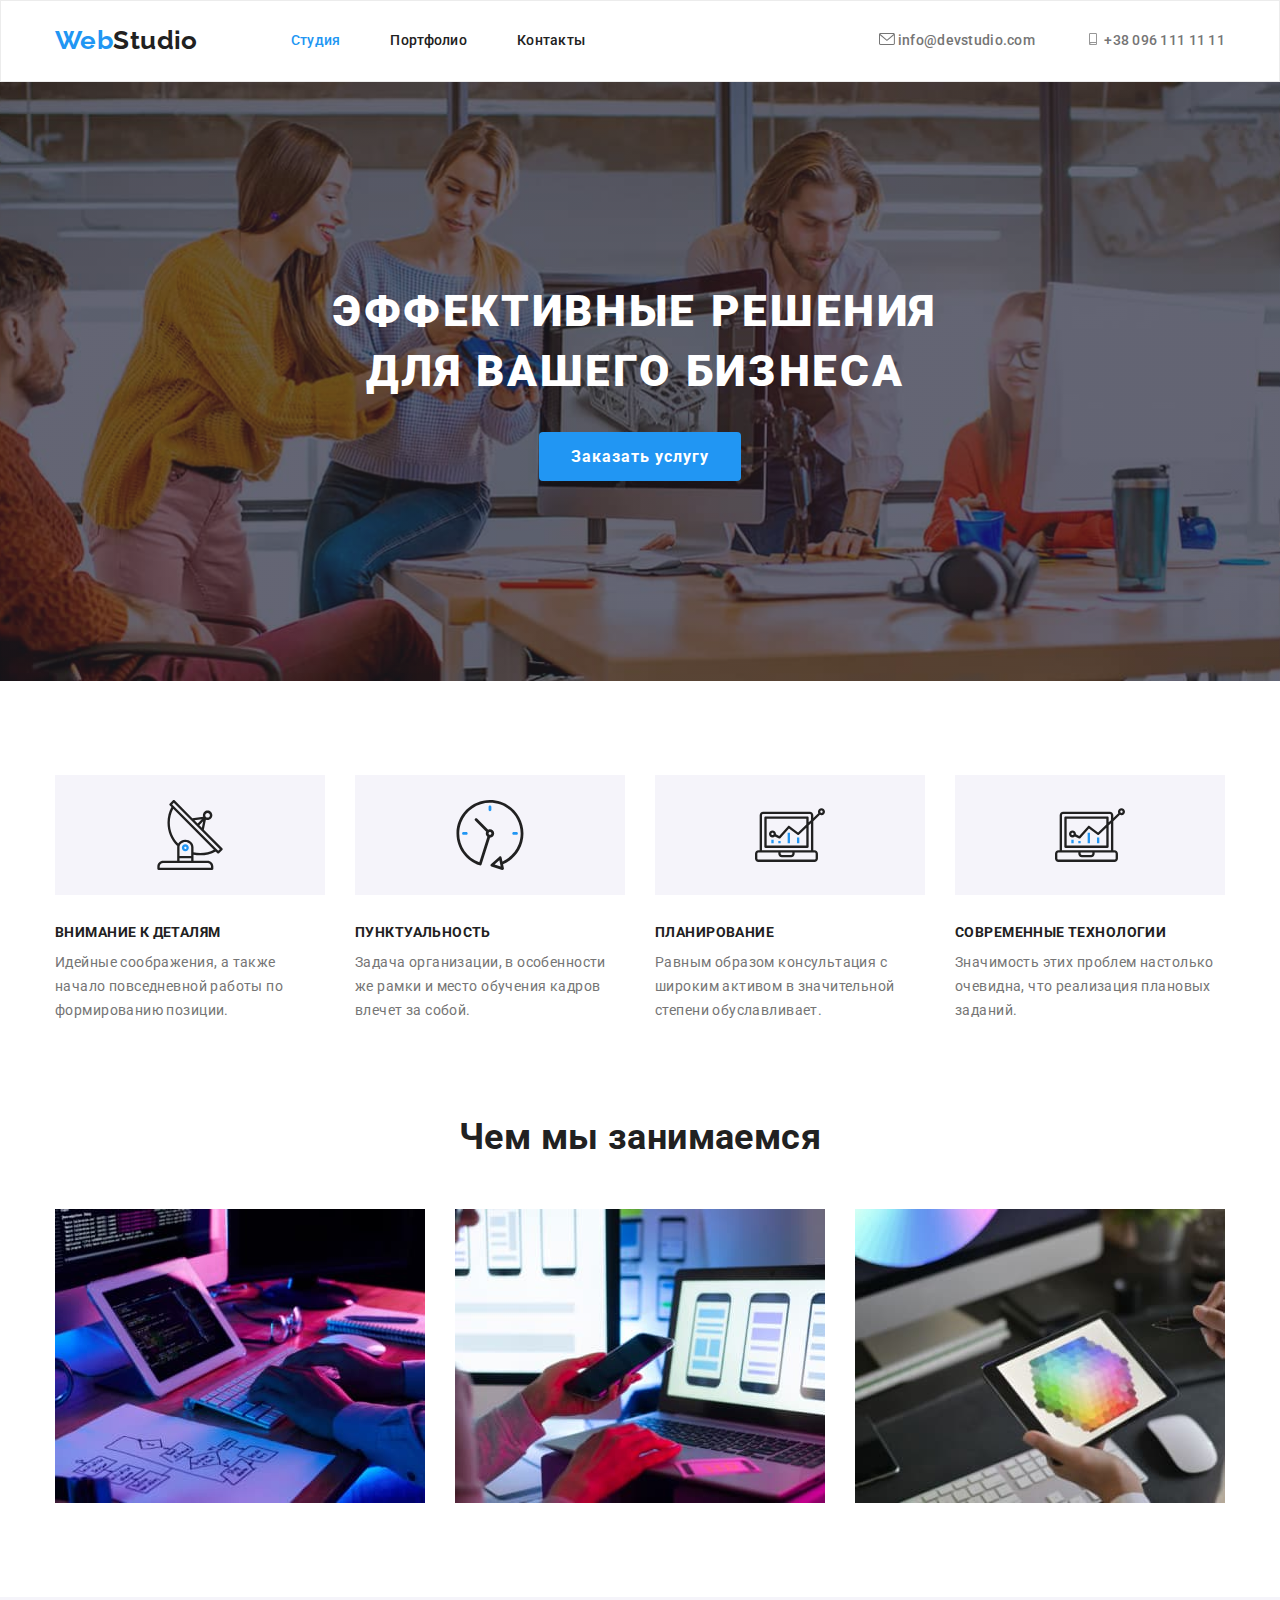
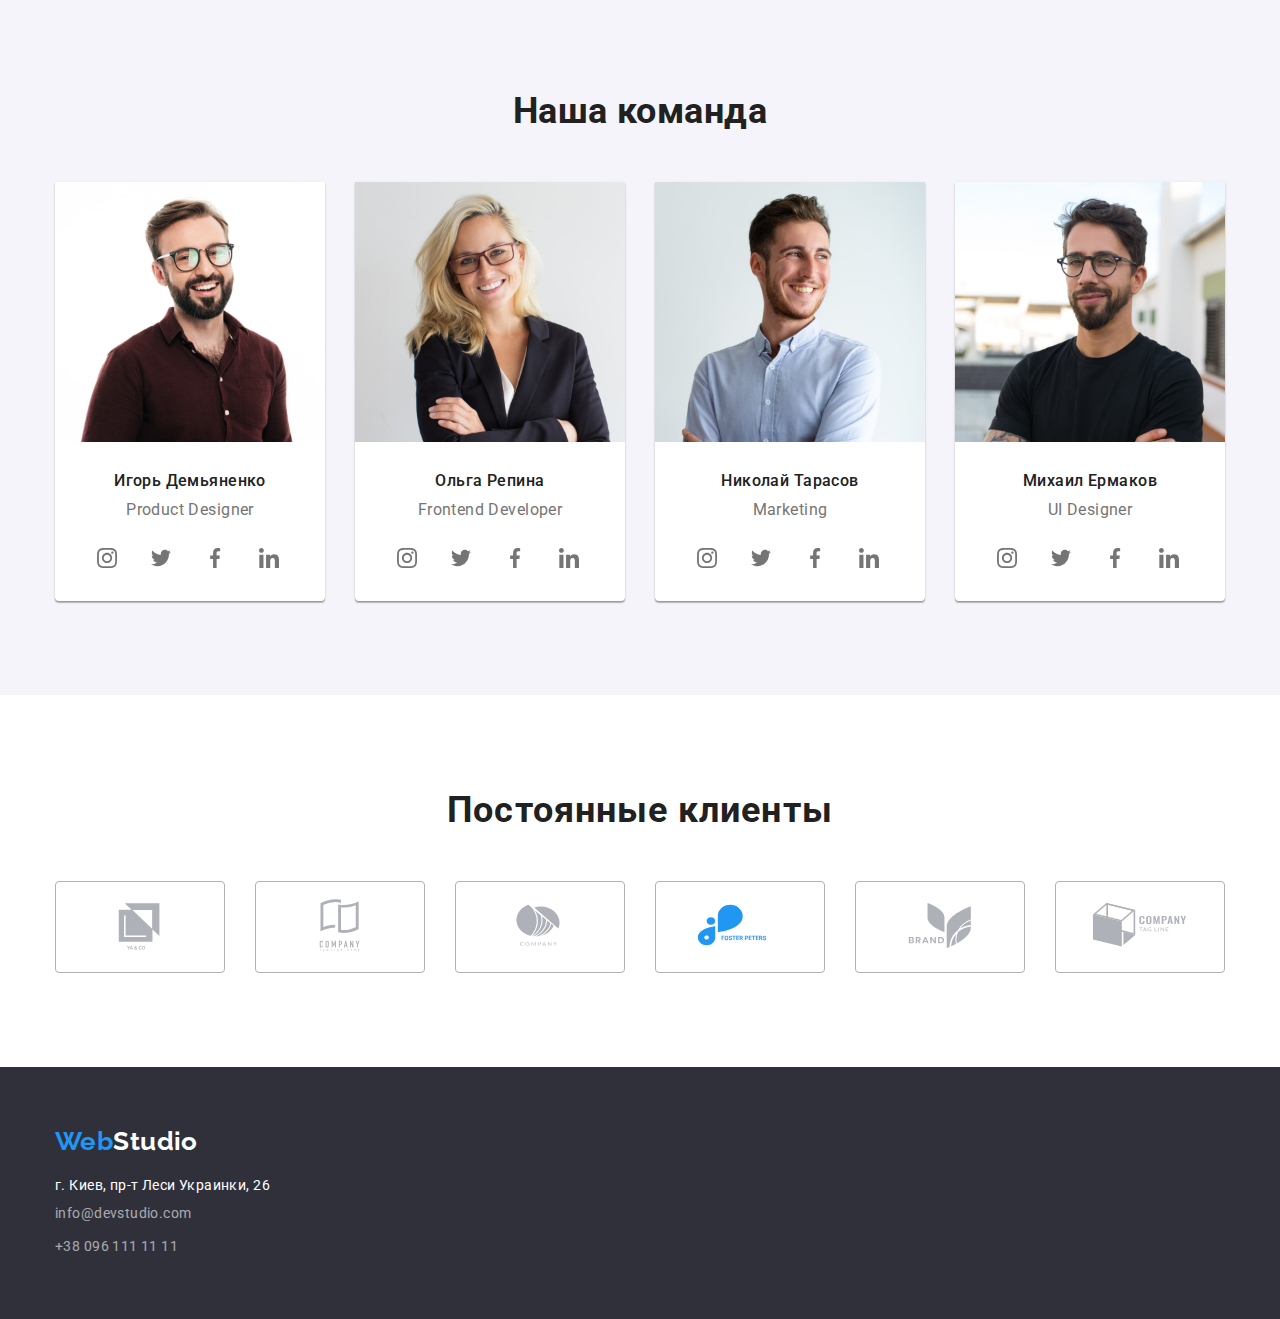
==== index.html @ 190bb2ca "Today finish" ====
<!DOCTYPE html>
<html lang="uk">
  <head>
    <meta charset="UTF-8" />
    <meta http-equiv="X-UA-Compatible" content="IE=edge" />
    <meta name="viewport" content="width=device-width, initial-scale=1.0" />
    <title>Web Studio (Version 2.1)</title>
    <link
      rel="stylesheet"
      href="https://cdnjs.cloudflare.com/ajax/libs/modern-normalize/1.1.0/modern-normalize.min.css"
    />
    <link rel="preconnect" href="https://fonts.googleapis.com" />
    <link rel="preconnect" href="https://fonts.gstatic.com" crossorigin />
    <link
      href="https://fonts.googleapis.com/css2?family=Raleway:wght@700&family=Roboto:wght@400;500;700;900&display=swap"
      rel="stylesheet"
    />
    <link rel="stylesheet" href="./css/styles.css" />
  </head>
  <body>
    <header class="header">
      <div class="container">
        <nav class="navigation">
          <a href="./index.html" class="logo link"> <span class="web-blue">Web</span>Studio </a>
          <ul class="site-nav list">
            <li class="nav-li"><a class="nav-link link current" href="./index.html">Студия</a></li>
            <li class="nav-li"><a class="nav-link link" href="./portfolio.html">Портфолио</a></li>
            <li class="nav-li"><a class="nav-link link" href="">Контакты</a></li>
          </ul>
        </nav>

        <ul class="contact list">
          <li class="nav-li">
            <div class="icon-contact">
            <a class="contact-link link" href="mailto:info@devstudio.com"> 
              <svg class="nav-li-item">
              <use href="images/symbol-defs.svg#envelope"></use>
              </svg> info@devstudio.com</a>
          </div>
          </li>
          <li class="nav-li">
            <div class="icon-contact">
            <a class="contact-link link" href="tel:+380961111111"> 
              <svg class="nav-li-item">
              <use href="images/symbol-defs.svg#smartphone"></use>
              </svg> +38 096 111 11 11</a>
          </li>
        </div>
        </ul>
      </div>
    </header>
    

    <main>
      <!-- Решения для бизнесса -->
      <section class="hero section">
        <div class="container">
          <h1 class="hero-title">Эффективные решения для вашего бизнеса</h1>
          <button class="button" type="button">Заказать услугу</button>
        </div>
      </section>

      <!-- Особенности -->
      <section class="section">
        <div class="container">
          <h2 class="visually-hidden">Особенности</h2>
          <ul class="features-icon list">
            <li class="features-icon-item">
            <svg width="70" heigth="70">
            <use href="images/symbol-defs.svg#antenna-1"></use>
            </svg>
            </li>
            <li class="features-icon-item">
              <svg width="70" heigth="70">
                <use href="./images/symbol-defs.svg#clock-1"></use>
              </svg>
            </li>
            <li class="features-icon-item">
              <svg width="70" heigth="70">
              <use href="./images/symbol-defs.svg#diagram-1"></use>
             </svg></li>
            <li class="features-icon-item">  
              <svg width="70" heigth="70">
              <use href="./images/symbol-defs.svg#diagram-1"></use>
              </svg></li>
          </ul>

          <ul class="features list">
          
            <li class="fetures-item">
            
              <h3 class="features-title">Внимание к деталям</h3>
              <p class="future-discription">
                Идейные соображения, а также начало повседневной работы по формированию позиции.
              </p>

            </li>
            <li class="fetures-item">
              
              <h3 class="features-title">Пунктуальность</h3>
              <p class="features-discription">
                Задача организации, в особенности же рамки и место обучения кадров влечет за собой.
              </p>
            </li>

            <li class="fetures-item">
              
              <h3 class="features-title">Планирование</h3>
              <p class="features-discription">
                Равным образом консультация с широким активом в значительной степени обуславливает.
              </p>
            </li>
            <li class="fetures-item">
            
              <h3 class="features-title">Современные технологии</h3>
              <p class="features-discription">
                Значимость этих проблем настолько очевидна, что реализация плановых заданий.
              </p>
            </li>
          </ul>
        </div>
      </section>

      <!-- Чем мы занимаемся -->
      <section class="section about">
        <div class="container">
          <h2 class="section-title">Чем мы занимаемся</h2>
          <ul class="about-list list">
            <li class="about-item">
              <img src="./images/img 1.jpg" alt="img tel" width="370" />
            </li>

            <li class="about-item">
              <img src="./images/img 2.jpg" alt="img ipad" width="370" />
            </li>
            
            <li class="about-item">
              <img src="./images/img 3.jpg" alt="img idap2" width="370" />
            </li>
          </ul>
        </div>
      </section>
      <!-- Команда -->
      <section class="section team">
        <div class="container">
          <h2 class="section-title-team">Наша команда</h2>
          <ul class="list list-team">
            <li class="lt-img">
              <img src="./images/img 4.jpg" alt="работник 1" width="270" />
              <div class="team-wrapper">
                <h3 class="team-name">Игорь Демьяненко</h3>
                <p class="team-position">Product Designer</p>

                <ul class="social-networks list">
                  <li class="social-networks-item">
                    <a class="social-link link" href="#"> 
                      <svg class="social-link-icon" width="20" height="20">
                      <use href="./images/symbol-defs.svg#instagram-1"></use>
                      </svg> 
                    </a>
                  </li>
                  <li class="social-networks-item">
                    <a class="social-link link" href="#">
                    <svg class="social-link-icon" width="20" height="20">
                      <use href="./images/symbol-defs.svg#twitter-1"></use>
                      </svg> 
                    </a>
                  </li>
                  <li class="social-networks-item">
                    <a class="social-link" href="#">
                    <svg class="social-link-icon" width="20" height="20">
                      <use href="./images/symbol-defs.svg#facebook-1"></use>
                      </svg> 
                    </a>
                  </li>
                  <li class="social-networks-item">
                    <a class="social-link" href="#">
                    <svg class="social-link-icon" width="20" height="20">
                      <use href="./images/symbol-defs.svg#linkedin-1"></use>
                      </svg> 
                    </a>
                  </li>
                </ul>

              </div>
            </li>

            <li class="lt-img">
              <img src="./images/img 5.jpg" alt="работник 2" width="270" />
              <div class="team-wrapper">
                <h3 class="team-name">Ольга Репина</h3>
                <p class="team-position">Frontend Developer</p>
                <ul class="social-networks list">
                  <li class="social-networks-item">
                    <a class="social-link" href="#"> 
                      <svg class="social-link-icon" width="20" height="20">
                      <use href="./images/symbol-defs.svg#instagram-1"></use>
                      </svg> 
                    </a>
                  </li>
                  <li class="social-networks-item">
                    <a class="social-link" href="#">
                    <svg class="social-link-icon" width="20" height="20">
                      <use href="./images/symbol-defs.svg#twitter-1"></use>
                      </svg> 
                    </a>
                  </li>
                  <li class="social-networks-item">
                    <a class="social-link" href="#">
                    <svg class="social-link-icon" width="20" height="20">
                      <use href="./images/symbol-defs.svg#facebook-1"></use>
                      </svg> 
                    </a>
                  </li>
                  <li class="social-networks-item">
                    <a class="social-link" href="#">
                    <svg class="social-link-icon" width="20" height="20">
                      <use href="./images/symbol-defs.svg#linkedin-1"></use>
                      </svg> 
                    </a>
                  </li>
                </ul>
              </div>
            </li>
            <li class="lt-img">
              <img src="./images/img 7.jpg" alt="работник 3" width="270" />
              <div class="team-wrapper">
                <h3 class="team-name">Николай Тарасов</h3>
                <p class="team-position">Marketing</p>
                <ul class="social-networks list">
                  <li class="social-networks-item">
                    <a class="social-link" href="#"> 
                      <svg class="social-link-icon" width="20" height="20">
                      <use href="./images/symbol-defs.svg#instagram-1"></use>
                      </svg> 
                    </a>
                  </li>
                  <li class="social-networks-item">
                    <a class="social-link" href="#">
                    <svg class="social-link-icon" width="20" height="20">
                      <use href="./images/symbol-defs.svg#twitter-1"></use>
                      </svg> 
                    </a>
                  </li>
                  <li class="social-networks-item">
                    <a class="social-link" href="#">
                    <svg class="social-link-icon" width="20" height="20">
                      <use href="./images/symbol-defs.svg#facebook-1"></use>
                      </svg> 
                    </a>
                  </li>
                  <li class="social-networks-item">
                    <a class="social-link" href="#">
                    <svg class="social-link-icon" width="20" height="20">
                      <use href="./images/symbol-defs.svg#linkedin-1"></use>
                      </svg> 
                    </a>
                  </li>
                </ul>
              </div>
            </li>
            <li class="lt-img">
              <img src="./images/img 8.jpg" alt="работник 4" width="270" />
              <div class="team-wrapper">
                <h3 class="team-name">Михаил Ермаков</h3>
                <p class="team-position">UI Designer</p>
                <ul class="social-networks list">
                  <li class="social-networks-item">
                    <a class="social-link" href="#"> 
                      <svg class="social-link-icon" width="20" height="20">
                      <use href="./images/symbol-defs.svg#instagram-1"></use>
                      </svg> 
                    </a>
                  </li>
                  <li class="social-networks-item">
                    <a class="social-link" href="#">
                    <svg class="social-link-icon" width="20" height="20">
                      <use href="./images/symbol-defs.svg#twitter-1"></use>
                      </svg> 
                    </a>
                  </li>
                  <li class="social-networks-item">
                    <a class="social-link" href="#">
                    <svg class="social-link-icon" width="20" height="20">
                      <use href="./images/symbol-defs.svg#facebook-1"></use>
                      </svg> 
                    </a>
                  </li>
                  <li class="social-networks-item">
                    <a  class="social-link" href="#">
                    <svg class="social-link-icon" width="20" height="20">
                      <use href="./images/symbol-defs.svg#linkedin-1"></use>
                      </svg> 
                    </a>
                  </li>
                </ul>
              </div>
            </li>
          </ul>
        </div>
      </section>

    <!-- Постоянные клиенты -->
      <section class="section clients">
        <div class="container">
          <h2 class="section-titles-clients">Постоянные клиенты</h2>
          <ul class="clients-list list">
            <li class="clients-link">
              <a href="">
              <svg width="106" height="60">
              <use href="./images/symbol-defs.svg#Logo"></use>
              </svg>
            </a>
            </li>
            <li class="clients-link">
              <a href="#">
              <svg width="106" height="60">
              <use href="./images/symbol-defs.svg#Logo-1"></use>
              </svg>
            </a>
            </li>
            
            <li class="clients-link">
              <a href="#">
              <svg width="106" height="60">
              <use href="./images/symbol-defs.svg#Logo-2"></use>
              </svg>
             </a>
            </li>
            <li class="clients-link">
              <a href="#">
              <svg width="106" height="60">
              <use href="./images/symbol-defs.svg#Logo-3"></use>
              </svg>
            </a>
            </li>
            <li class="clients-link">
              <a href="#">
              <svg width="106" height="60">
              <use href="./images/symbol-defs.svg#Logo-4"></use>
              </svg>
            </a>
            </li>
            <li class="clients-link">
              <a href="#">
              <svg width="106" height="60">
              <use href="./images/symbol-defs.svg#Logo-5"></use>
              </svg>
            </a>
            </li>
          </ul>
        </div>

      </section>



    </main>

    <!-- Footer -->
    <footer>
      <div class="container">
        <a class="footer-logo link" href="./index.html">
          <span class="web-blue">Web</span>Studio
        </a>
        <address>
          <ul class="adress-contact list">
            <li class="adress-contact-li">
              <a
                class="adress-link link"
                href="https://goo.gl/maps/piqngm7oDQpEDh6u6"
                target="_blank"
                rel="noopener nofollow noreferrer"
                >г. Киев, пр-т Леси Украинки, 26</a
              >
            </li>
            <li class="adress-contact-li">
              <a class="contact-footer link" href="mailto:info@devstudio.com">info@devstudio.com</a>
            </li>
            <li class="adress-contact-li">
              <a class="contact-footer link" href="tel:+380961111111">+38 096 111 11 11</a>
            </li>
          </ul>
        </address>
      </div>
    </footer>
  </body>
</html>
---- css/styles.css ----
/* 
body {
    color: #212121;
    background-color: #FFFFFF;
}
 */

/* Белый #FFFFFF */
/* Серый #757575; */
/* Акцент #2196F3; */
/* Фон футера #2F303A; */
/* Фон кнопок #F5F4FA; */
:root {
  --primary-text-color: #212121;
  --tittle-text-color: #757575;
  --accent-color: #2196f3;
  --primary-wh-color: #ffffff;
  --bg-button-portfolio: #f5f4fa;
}

body {
  font-family: 'Roboto', sans-serif;
  color: var(--primary-text-color);
  background-color: var(--primary-bg-color);
  font-size: 14px;
  letter-spacing: 0.03em;
}

html {
	box-sizing: border-box;
}
*,
*::after,
*::before {
	box-sizing: inherit;
}
/* Стили для обнуления верхних отступов у элементов */
h1,
h2,
h3,
h4,
h5,
h6,
p {
	margin: 0;
}
/* Класс для обнуления базовых свойств у списков (ul) */
.list {
	list-style: none;
	padding-left: 0;
	margin: 0;
}
/* Класс для обнуления базовых свойств у ссылок */
.link {
	text-decoration: none;
	color: inherit;
}
/* Свойства для корректного отображения картинок */
img {
	display: block;
	max-width: 100%;
	height: auto;
}
/* Свойства для обнуления курсива у address */
address {
	font-style: normal;
}

.section {
  padding: 94px 0;
}

.list {
  list-style-type: none;
  padding: 0;
  margin: 0;
}
.link {
  text-decoration: none;
  color: var(--primary-text-color);
}

.section-title {
  text-align: center;
  font-size: 36px;
  line-height: 1.16;
  margin-bottom: 50px;
}

/* Header */

.header {
  border: 1px solid #ececec;
}

.container {
  width: 1200px;
  padding: 0 15px;
  margin: 0 auto;
}

.navigation {
  display: flex;
  align-items: center;
}

.contact {
  display: flex;
  margin-left: auto;
}

.web-blue {
  color: var(--accent-color);
}

.adress-contact-li {
  margin-bottom: 9px;
}

.adress-contact-li:last-of-type {
  margin-bottom: 0px;
}

.adress-link {
  color: var(--primary-wh-color);
}

.header .container {
  display: flex;
  align-items: center;
}

/* Логотип */
.logo {
  color: var(--primary-text-color);
  font-size: 26px;
  font-family: 'Raleway', sans-serif;
  font-weight: 700;
  margin-right: 93px;
}

/* Site nav */
.nav-link {
  padding: 32px 0;
  display: block;
  color: var(--primary-text-color);
  font-weight: 500;
  line-height: 1.14;
  letter-spacing: 0.02em;
}

.nav-li:not(:last-child) {
  margin-right: 50px;
}

.site-nav {
  display: flex;
}

.icon-contact {
  display: flex;
}

.header-icon {
  margin-right: 10px;
}

.nav-link:hover,
.nav-link:focus,
.current {
  color: var(--accent-color);
}

.section-title {
  color: var(--primary-text-color);
  margin-top: 0;
}

.site-nav .nav-link.current {
  color: var(--accent-color);
}

.contact-link {
  display: block;
  padding: 32px 0;
  color: var(--tittle-text-color);
  font-weight: 500;
  font-size: 14px;
  line-height: 1.14;
  letter-spacing: 0.02em;
  font-style: normal;
  fill: var(--tittle-text-color)

}

.contact-link:hover,
:focus {
  color: var(--accent-color);
}

.nav-li-item {
  width: 16px;
  height: 12px;

}

/* main */
.main-title {
  color: var(--primary-wh-color);
}

.future-discription {
  color: var(--tittle-text-color);
  line-height: 1.71;
}

/* Решение для бизнесса */

.hero {
  padding: 200px 0;
  background-image: linear-gradient(to right, rgba(47, 48, 58, 0.4), rgba(47, 48, 58, 0.4)), url(../images/hero/Img.jpg);
  background-repeat: no-repeat ;
  background-color: var(--primary-wh-color);
  background-position:center;
  text-align: center;
  max-width: 1600px;
  background-size: cover;
  margin-left: auto;
  margin-right: auto;
}

.hero-title {
  color: var(--primary-text-color);
  font-weight: 900;
  font-size: 44px;
  line-height: 1.36;
  text-align: center;
  letter-spacing: 0.06em;
  text-transform: uppercase;
  color: var(--primary-wh-color);
  width: 700px;
  margin-top: 0;
  margin-bottom: 30px;
  margin-left: 230px;
}

.button {
  color: var(--primary-wh-color);
  background-color: var(--accent-color);
  font-style: normal;
  font-weight: 700;
  font-size: 16px;
  line-height: 1.85;
  cursor: pointer;
  border-radius: 4px;
  padding: 10px 32px;
  text-align: center;
  border: none;
  letter-spacing: 0.06em;
}

/* Особенности */

.features {
  display: flex;
  justify-content: space-between;

}

.features-title {
  font-size: 14px;
  line-height: 1.14;
  text-transform: uppercase;
  margin-bottom: 10px;
}

.fetures-item {
  width: 270px;
}

.icon-bgd {
  width: 270px;
  padding: 25px 100px;
  background-color: #F5F4FA ;
  border-radius: 4px;
  margin-bottom: 30px;
}

.features-discription {
  color: var(--tittle-text-color);
  font-size: 14px;
  line-height: 1.71;
}

.visually-hidden {
  position: absolute;
  width: 1px;
  height: 1px;
  margin: -1px;
  border: 0;
  padding: 0;
  white-space: nowrap;
  clip-path: inset(100%);
  clip: rect(0 0 0 0);
  overflow: hidden;
}

.features-icon {
  display: flex;
  justify-content: center;
  margin-bottom: 30px;
}

.features-icon-item {
  display: flex;
  width: 270px;
  height: 120px;
  justify-content: center;
  align-items: center;
  background-color: #F5F4FA;
  fill: var(--tittle-text-color);
}

.features-icon-item:not(:last-child) {
  margin-right: 30px;
}


/* Чем мы занимаемся */

.section-title-team {
  font-size: 36px;
  line-height: 1.16;
  text-align: center;
  margin-bottom: 50px;
}

/* about */
.about {
  padding-top: 0;
}

.about-list {
  display: flex;
  align-items: center;
}

.about-item:not(:last-child) {
  margin-right: 30px;
}

/* Команда */

.team {
  background-color: #f5f4fa;
  margin: 0;
}

.list-team {
  display: flex;
  justify-content: space-between;
}

.list-team > li {
  background-color: var(--primary-wh-color);
  box-shadow: 0px 1px 3px rgba(0, 0, 0, 0.12), 0px 1px 1px rgba(0, 0, 0, 0.14),
    0px 2px 1px rgba(0, 0, 0, 0.2);
  border-radius: 0px 0px 4px 4px;
}

.team-name {
  font-weight: 500;
  font-size: 16px;
  line-height: 1.18;
  text-align: center;
  margin-bottom: 10px;
}

.team-position {
  font-size: 16px;
  line-height: 1.18;
  text-align: center;
  color: var(--tittle-text-color);
  margin-bottom: 28px;
}

.team-wrapper {
  padding: 30px;
}

.social-icon {
  display: flex;
  justify-content: space-between;
  text-align: center;
}

.social-networks {
  display: flex;
  width: 206px;
  /* margin-left: auto;
  margin-right: auto; */
}

.social-networks-item {
  margin-left: auto;
  margin-right: auto;
}

.social-link {
  fill: var(--tittle-text-color);
  padding: 12px 12px;
}


.social-link:focus .social-link-icon,
.social-link:hover .social-link-icon {
  fill: var(--primary-wh-color);
}

.social-link:hover,
.social-link:focus {
  background-color: var(--accent-color);
  border-radius: 50%;
}

.social-networks-item:not(:last-child) {
  margin-right: 10px;
}

/* Постоянные клмиенты */

.section-titles-clients {
  text-align: center;
  font-style: normal;
  font-weight: 700;
  font-size: 36px;
  line-height: 42px;
  text-align: center;
  letter-spacing: 0.03em;
  margin-bottom: 50px;
}

.clients-list {
  display: flex;
}

.clients-link {
  display: flex;
  align-items: center;
  justify-content: center;
  border: 1px solid #afb1b8;
  border-radius: 4px;
  width: 170px;
  height: 92px;
}

.clients-link:not(:last-child) {
  margin-right: 30px;}

/* Footer */

footer {
  background: #2f303a;
  padding-top: 60px;
  padding-bottom: 60px;
}

.footer-logo {
  color: var(--primary-wh-color);
  font-family: 'Raleway', sans-serif;
  font-size: 26px;
  font-weight: 700;
  margin-bottom: 20px;
  display: block;
}

.contact-footer {
  font-weight: 400;
  font-size: 14px;
  line-height: 1.71;
  letter-spacing: 0.03em;
  color: rgba(255, 255, 255, 0.6);
}

.contact-footer:hover,
:focus {
  color: var(--accent-color);
}

/* ПОРТФОЛИО */

/* Button Portfolio */

.button-portfolio {
  color: var(--primary-text-color);
  background-color: var(--bg-button-portfolio);
  cursor: pointer;
  font-weight: 500;
  font-size: 16px;
  line-height: 1.62;
  border: none;
  padding: 6px 22px;
  border-radius: 4px;
  text-align: center;
}

.button-portfolio:hover,
.button-portfolio:focus {
  background-color: var(--accent-color);
  color: var(--primary-wh-color);
  box-shadow: 0px 4px 4px rgba(0, 0, 0, 0.15);
}

.button-portfolio.active {
  background-color: var(--accent-color);
  color: var(--primary-wh-color);
}

/* Cards */
.card-title {
  font-weight: 700;
  font-size: 18px;
  line-height: 2;
  letter-spacing: 0.06em;
  color: var(--primary-text-color);
  margin-bottom: 4px;
}

.card-thumb {
  padding: 20px 24px;
}

.card-list > li {
  background-color: var(--primary-wh-color);
  border: 1px solid #EEEEEE;
  flex-basis: calc((100% - 90px)/3);
  margin-right: 30px;
  margin-bottom: 30px;
}

.card-list {
  display: flex;
  justify-content: space-between;

}

.card-description {
  font-weight: 400;
  font-size: 16px;
  line-height: 1.85;
  color: var(--tittle-text-color);

}

.card-list {
  display: flex;
  /* Make a flex container multiline */
  flex-wrap: wrap;
  /* Set gap between rows and columns */
  margin-right: -30px;
  margin-bottom: -30px;

}

.button-f {
  display: flex;
  justify-content: center;
  margin-bottom: 50px;
  gap: 10px;
}
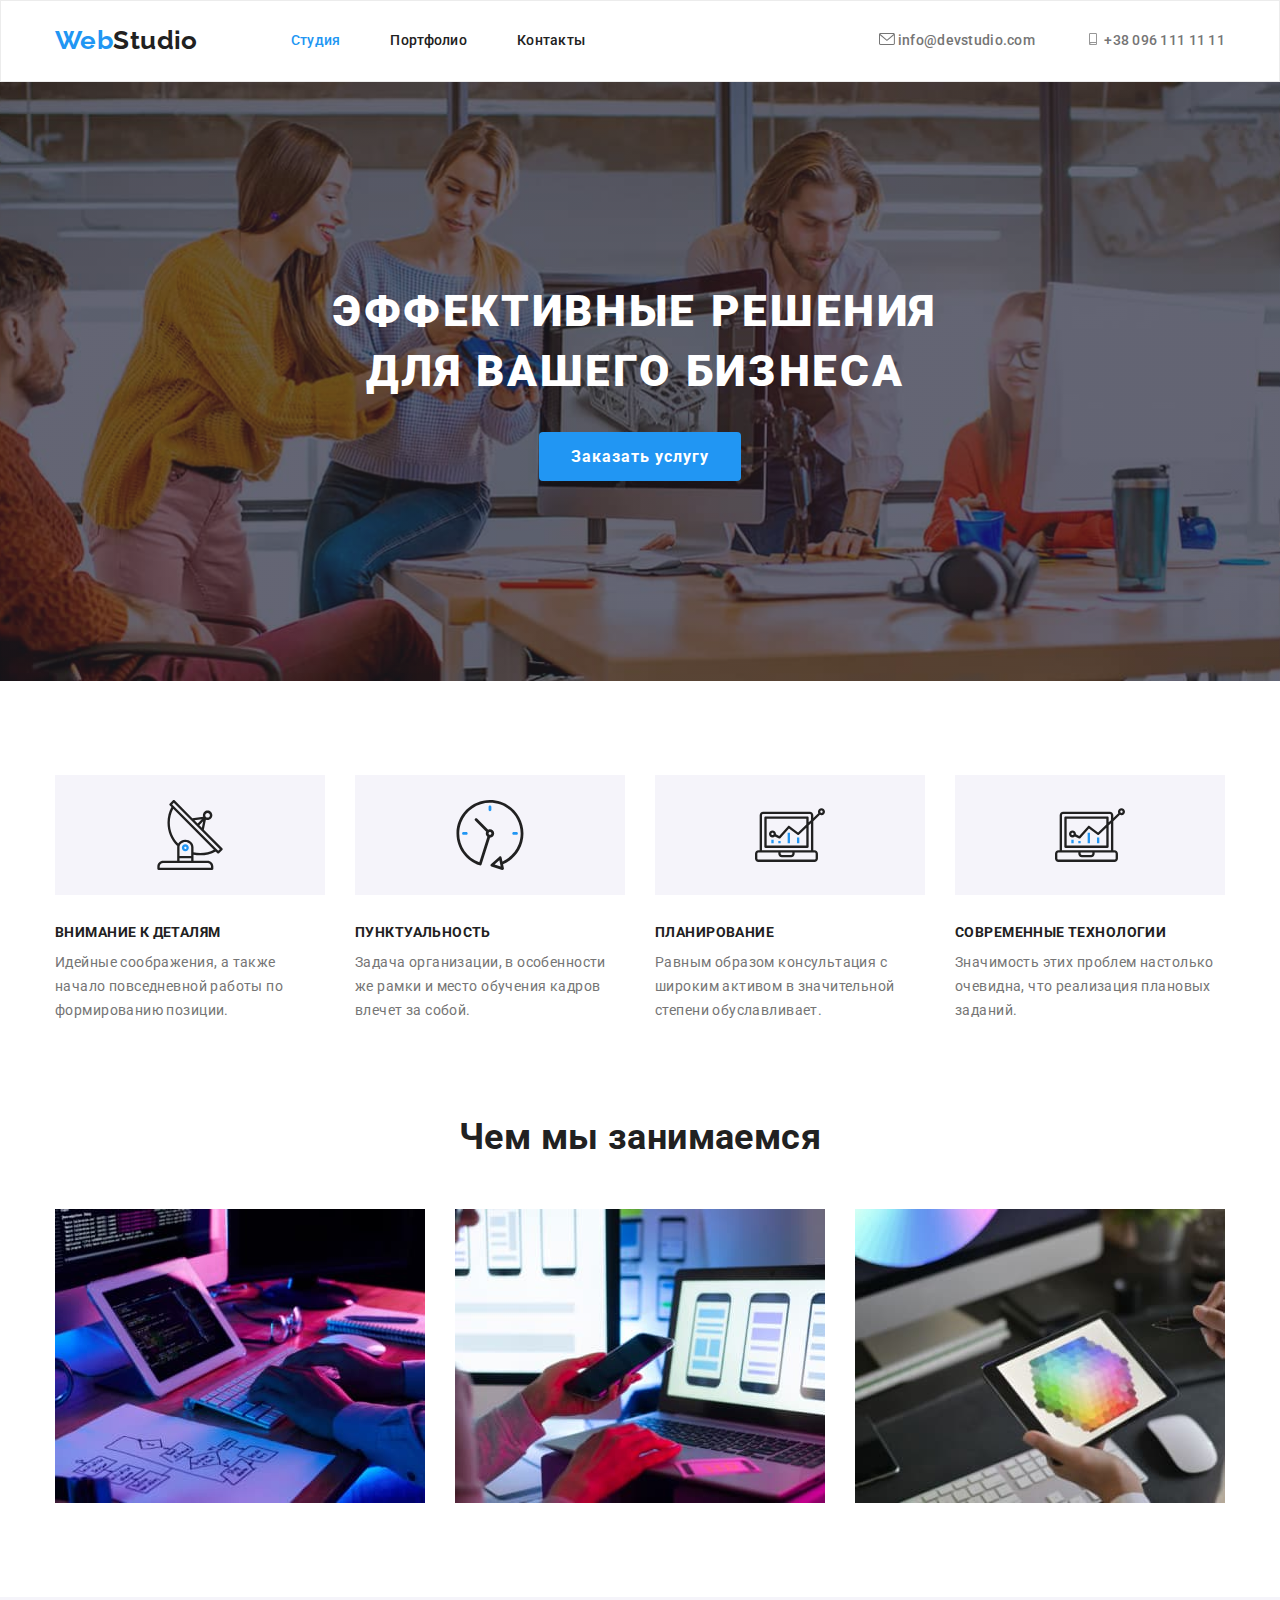
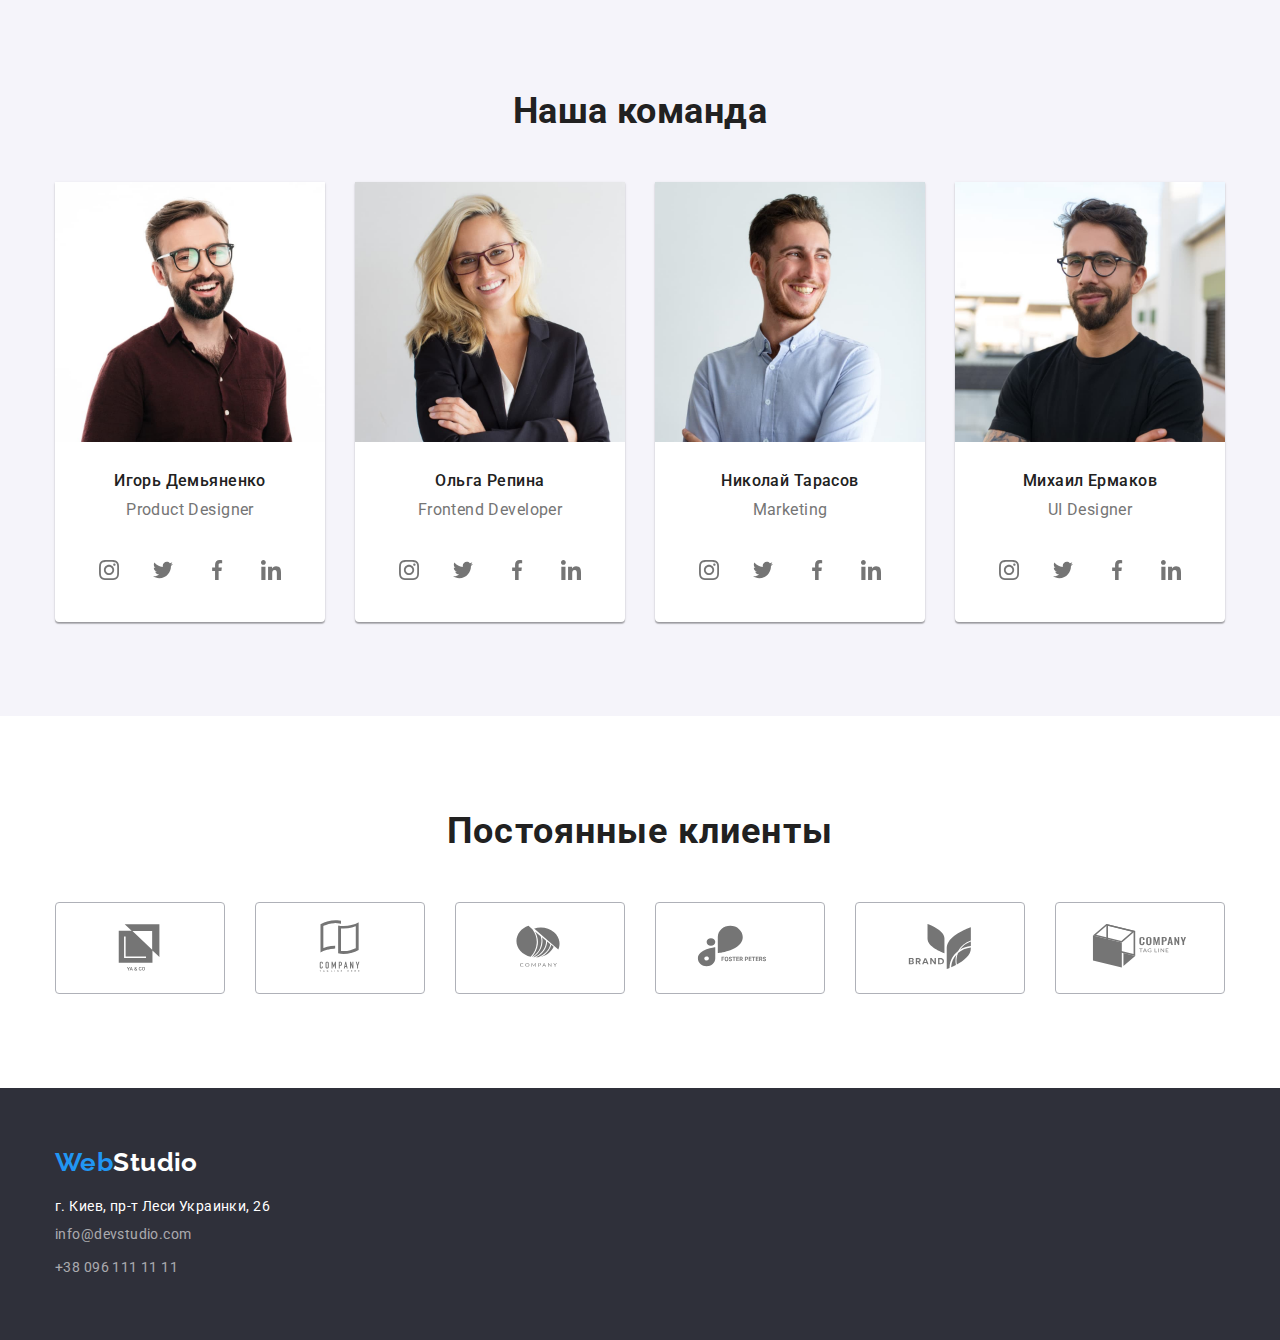
==== commit e30fc846: "footer created" ====
--- a/index.html
+++ b/index.html
@@ -306,44 +306,44 @@
           <h2 class="section-titles-clients">Постоянные клиенты</h2>
           <ul class="clients-list list">
             <li class="clients-link">
-              <a href="">
-              <svg width="106" height="60">
+              <a class="client-link" href="#">
+              <svg class="client-logo" width="106" height="60">
               <use href="./images/symbol-defs.svg#Logo"></use>
               </svg>
             </a>
             </li>
             <li class="clients-link">
-              <a href="#">
-              <svg width="106" height="60">
+              <a class="client-link" href="#">
+              <svg class="client-logo" width="106" height="60">
               <use href="./images/symbol-defs.svg#Logo-1"></use>
               </svg>
             </a>
             </li>
             
             <li class="clients-link">
-              <a href="#">
-              <svg width="106" height="60">
+              <a class="client-link" href="#">
+              <svg class="client-logo" width="106" height="60">
               <use href="./images/symbol-defs.svg#Logo-2"></use>
               </svg>
              </a>
             </li>
             <li class="clients-link">
-              <a href="#">
-              <svg width="106" height="60">
+              <a class="client-link" href="#">
+              <svg class="client-logo" width="106" height="60">
               <use href="./images/symbol-defs.svg#Logo-3"></use>
               </svg>
             </a>
             </li>
             <li class="clients-link">
-              <a href="#">
-              <svg width="106" height="60">
+              <a class="client-link" href="#">
+              <svg class="client-logo" width="106" height="60">
               <use href="./images/symbol-defs.svg#Logo-4"></use>
               </svg>
             </a>
             </li>
             <li class="clients-link">
-              <a href="#">
-              <svg width="106" height="60">
+              <a class="client-link" href="#">
+              <svg class="client-logo" width="106" height="60">
               <use href="./images/symbol-defs.svg#Logo-5"></use>
               </svg>
             </a>
--- a/css/styles.css
+++ b/css/styles.css
@@ -27,12 +27,12 @@
 }
 
 html {
-	box-sizing: border-box;
+  box-sizing: border-box;
 }
 *,
 *::after,
 *::before {
-	box-sizing: inherit;
+  box-sizing: inherit;
 }
 /* Стили для обнуления верхних отступов у элементов */
 h1,
@@ -42,28 +42,28 @@
 h5,
 h6,
 p {
-	margin: 0;
+  margin: 0;
 }
 /* Класс для обнуления базовых свойств у списков (ul) */
 .list {
-	list-style: none;
-	padding-left: 0;
-	margin: 0;
+  list-style: none;
+  padding-left: 0;
+  margin: 0;
 }
 /* Класс для обнуления базовых свойств у ссылок */
 .link {
-	text-decoration: none;
-	color: inherit;
+  text-decoration: none;
+  color: inherit;
 }
 /* Свойства для корректного отображения картинок */
 img {
-	display: block;
-	max-width: 100%;
-	height: auto;
+  display: block;
+  max-width: 100%;
+  height: auto;
 }
 /* Свойства для обнуления курсива у address */
 address {
-	font-style: normal;
+  font-style: normal;
 }
 
 .section {
@@ -189,19 +189,20 @@
   line-height: 1.14;
   letter-spacing: 0.02em;
   font-style: normal;
-  fill: var(--tittle-text-color)
-
-}
-
-.contact-link:hover,
-:focus {
+  fill: var(--tittle-text-color);
+}
+
+.contact-link:hover {
   color: var(--accent-color);
+}
+
+.contact-link:hover .nav-li-item {
+  fill: var(--accent-color);
 }
 
 .nav-li-item {
   width: 16px;
   height: 12px;
-
 }
 
 /* main */
@@ -218,10 +219,11 @@
 
 .hero {
   padding: 200px 0;
-  background-image: linear-gradient(to right, rgba(47, 48, 58, 0.4), rgba(47, 48, 58, 0.4)), url(../images/hero/Img.jpg);
-  background-repeat: no-repeat ;
+  background-image: linear-gradient(to right, rgba(47, 48, 58, 0.4), rgba(47, 48, 58, 0.4)),
+    url(../images/hero/Img.jpg);
+  background-repeat: no-repeat;
   background-color: var(--primary-wh-color);
-  background-position:center;
+  background-position: center;
   text-align: center;
   max-width: 1600px;
   background-size: cover;
@@ -264,7 +266,6 @@
 .features {
   display: flex;
   justify-content: space-between;
-
 }
 
 .features-title {
@@ -281,7 +282,7 @@
 .icon-bgd {
   width: 270px;
   padding: 25px 100px;
-  background-color: #F5F4FA ;
+  background-color: #f5f4fa;
   border-radius: 4px;
   margin-bottom: 30px;
 }
@@ -317,14 +318,13 @@
   height: 120px;
   justify-content: center;
   align-items: center;
-  background-color: #F5F4FA;
+  background-color: #f5f4fa;
   fill: var(--tittle-text-color);
 }
 
 .features-icon-item:not(:last-child) {
   margin-right: 30px;
 }
-
 
 /* Чем мы занимаемся */
 
@@ -397,8 +397,8 @@
 .social-networks {
   display: flex;
   width: 206px;
-  /* margin-left: auto;
-  margin-right: auto; */
+  margin-left: auto;
+  margin-right: auto;
 }
 
 .social-networks-item {
@@ -409,8 +409,10 @@
 .social-link {
   fill: var(--tittle-text-color);
   padding: 12px 12px;
-}
-
+  display: flex;
+  justify-content: center;
+  align-items: center;
+}
 
 .social-link:focus .social-link-icon,
 .social-link:hover .social-link-icon {
@@ -442,6 +444,7 @@
 
 .clients-list {
   display: flex;
+
 }
 
 .clients-link {
@@ -451,11 +454,28 @@
   border: 1px solid #afb1b8;
   border-radius: 4px;
   width: 170px;
-  height: 92px;
+  height: 92px;  
 }
 
 .clients-link:not(:last-child) {
-  margin-right: 30px;}
+  margin-right: 30px;
+}
+
+.client-link:focus .client-link-icon,
+.client-link:hover .client-link-icon {
+  fill: var(--primary-wh-color);
+}
+
+.client-logo {
+  fill: var(--tittle-text-color)
+}
+
+.client-link:hover,
+.clietn-link:focus {
+  background-color: var(--accent-color);
+  /* border-radius: 50%; */
+}
+
 
 /* Footer */
 
@@ -485,6 +505,24 @@
 .contact-footer:hover,
 :focus {
   color: var(--accent-color);
+}
+
+.footer-links {
+  font-style: normal;
+  font-weight: 700;
+  font-size: 14px;
+  line-height: 16px;
+  letter-spacing: 0.03em;
+  text-transform: uppercase;
+  color: var(--primary-wh-color);
+  margin-bottom: 20px;
+}
+
+.social-link-footer {
+  display: flex;
+  text-align: center;
+  margin-right: 70px;
+  width: 206px;
 }
 
 /* ПОРТФОЛИО */
@@ -532,8 +570,8 @@
 
 .card-list > li {
   background-color: var(--primary-wh-color);
-  border: 1px solid #EEEEEE;
-  flex-basis: calc((100% - 90px)/3);
+  border: 1px solid #eeeeee;
+  flex-basis: calc((100% - 90px) / 3);
   margin-right: 30px;
   margin-bottom: 30px;
 }
@@ -541,7 +579,6 @@
 .card-list {
   display: flex;
   justify-content: space-between;
-
 }
 
 .card-description {
@@ -549,7 +586,6 @@
   font-size: 16px;
   line-height: 1.85;
   color: var(--tittle-text-color);
-
 }
 
 .card-list {
@@ -559,7 +595,6 @@
   /* Set gap between rows and columns */
   margin-right: -30px;
   margin-bottom: -30px;
-
 }
 
 .button-f {
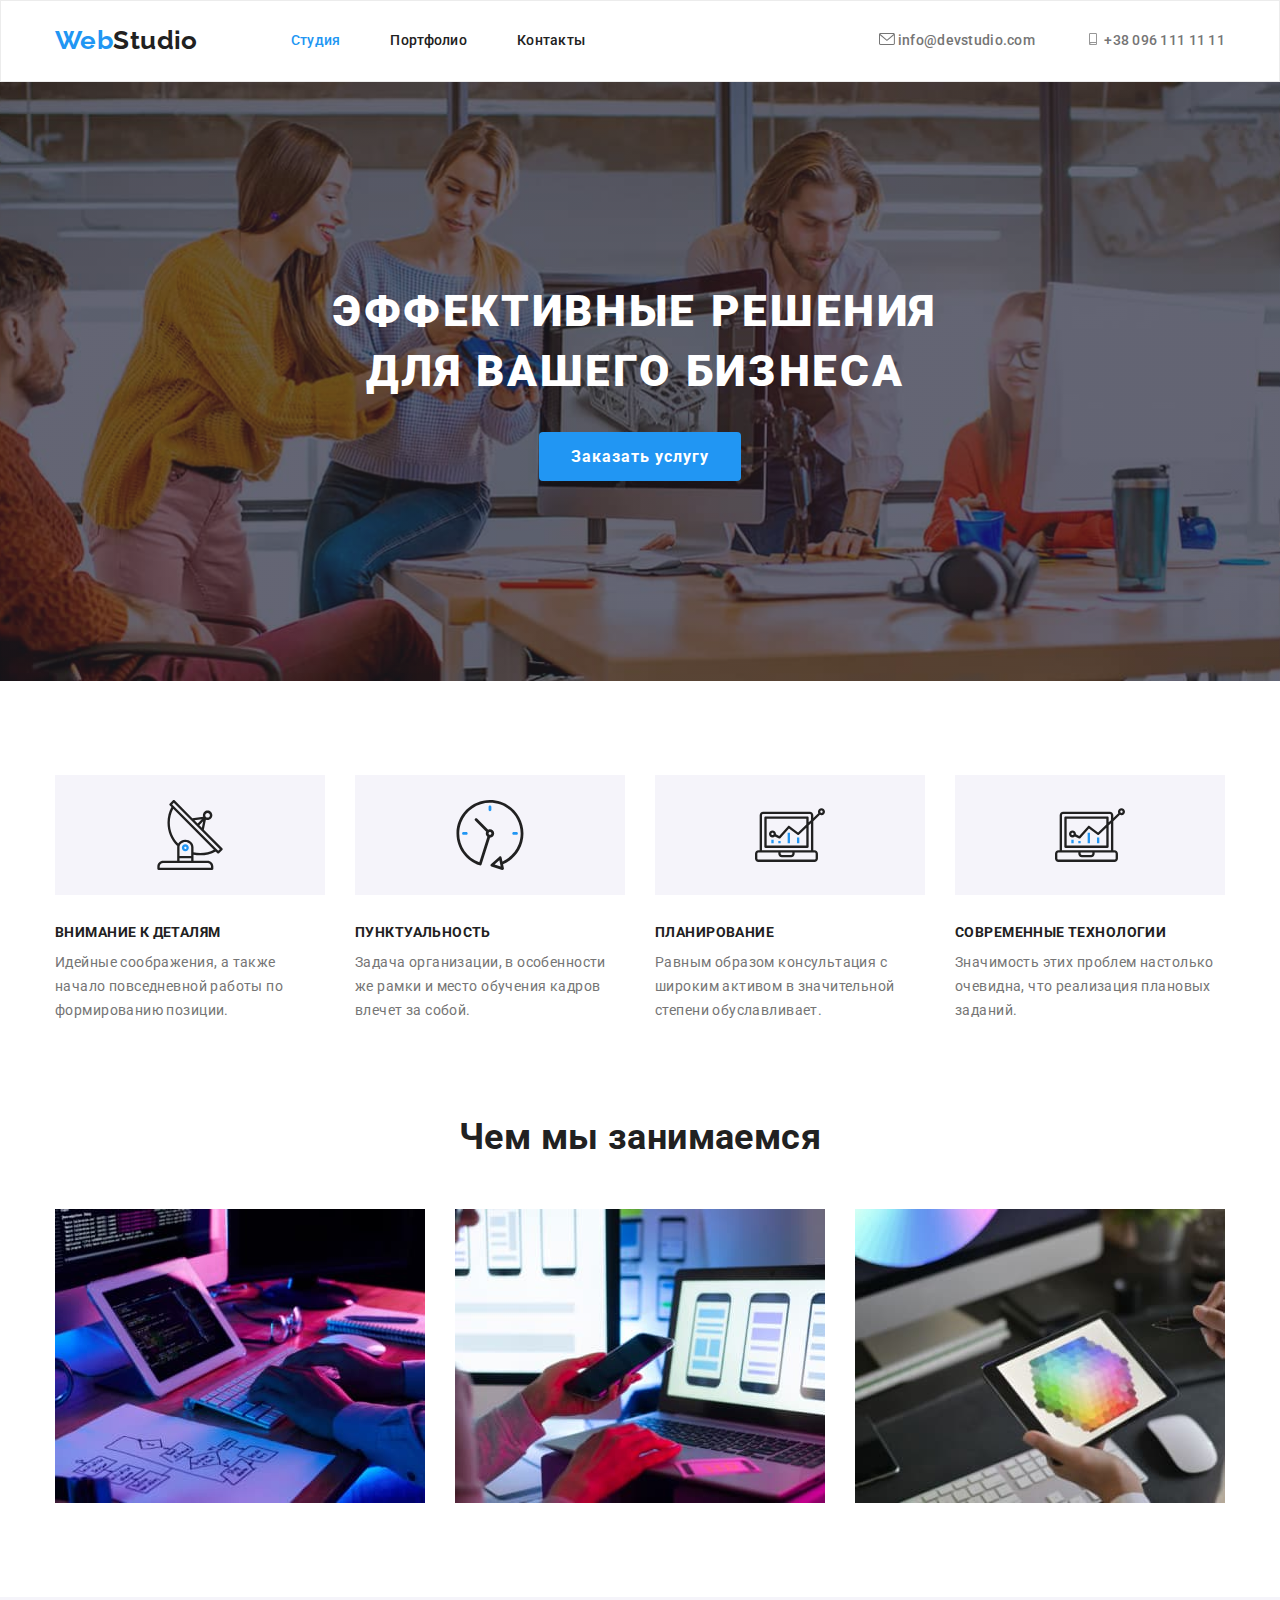
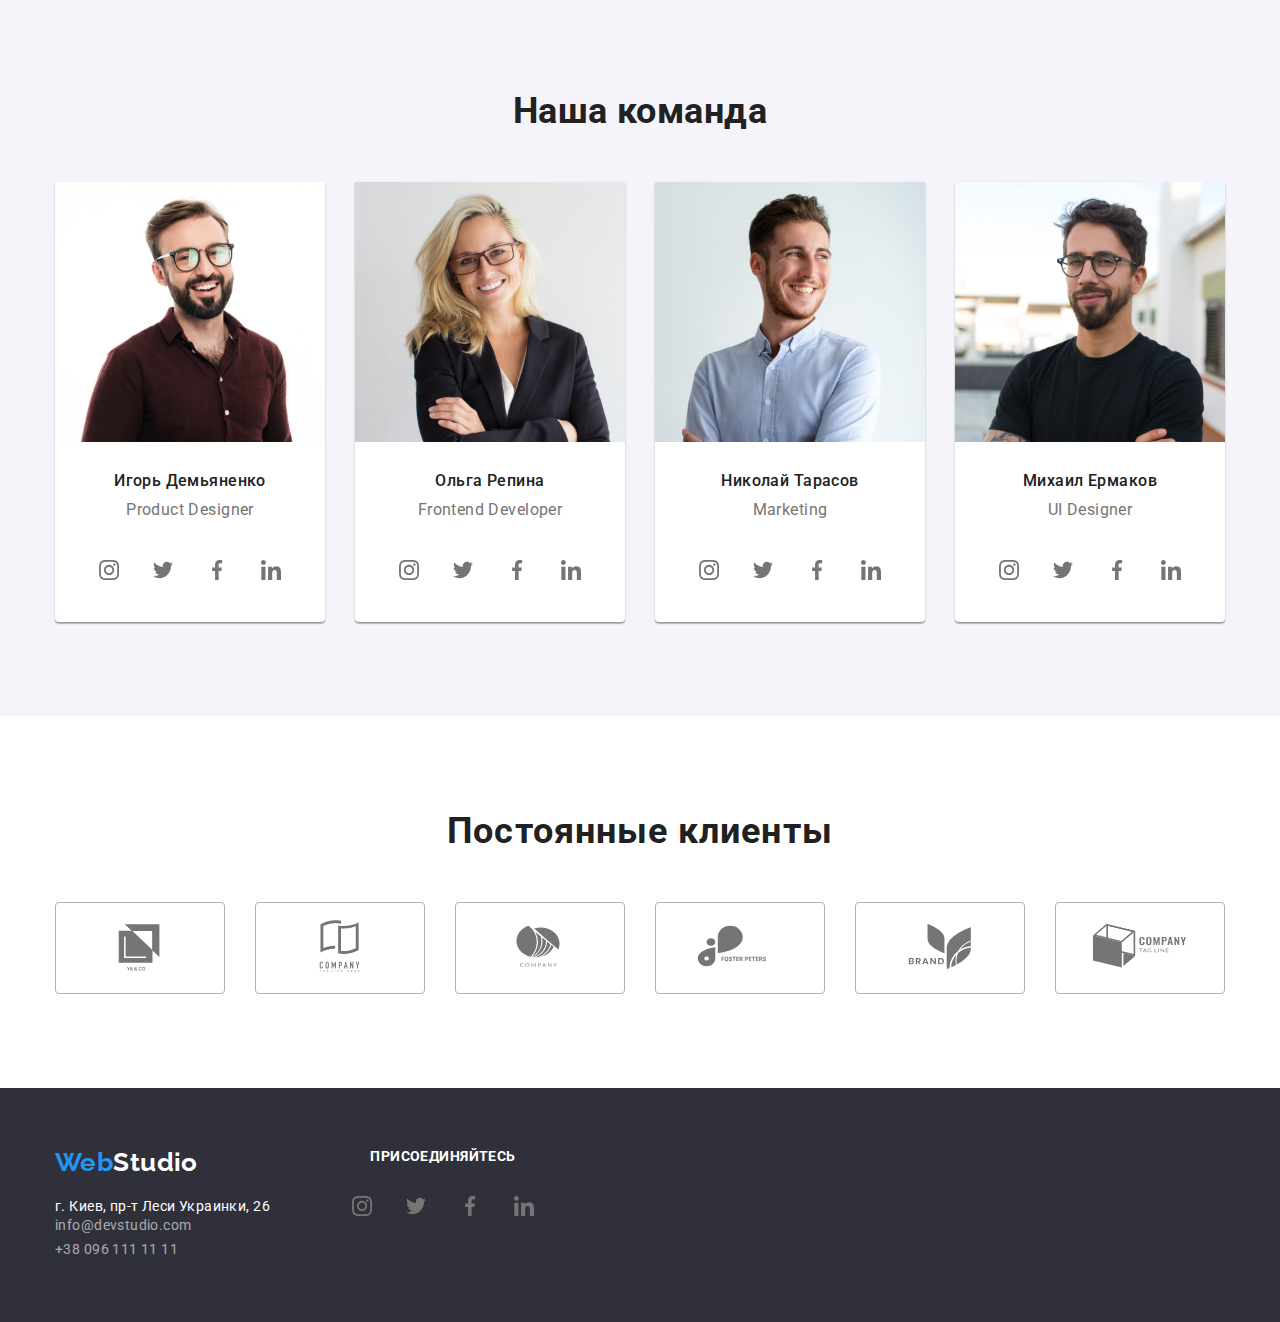
==== commit 74352647: "Footer index" ====
--- a/index.html
+++ b/index.html
@@ -359,29 +359,64 @@
 
     <!-- Footer -->
     <footer>
-      <div class="container">
+      <div class="container footer-flex">
+        <div class="footer-contacts">
         <a class="footer-logo link" href="./index.html">
           <span class="web-blue">Web</span>Studio
         </a>
         <address>
           <ul class="adress-contact list">
-            <li class="adress-contact-li">
+            <li>
               <a
                 class="adress-link link"
                 href="https://goo.gl/maps/piqngm7oDQpEDh6u6"
                 target="_blank"
                 rel="noopener nofollow noreferrer"
-                >г. Киев, пр-т Леси Украинки, 26</a
-              >
-            </li>
-            <li class="adress-contact-li">
+                >г. Киев, пр-т Леси Украинки, 26</a>
+            </li>
+            <li>
               <a class="contact-footer link" href="mailto:info@devstudio.com">info@devstudio.com</a>
             </li>
-            <li class="adress-contact-li">
-              <a class="contact-footer link" href="tel:+380961111111">+38 096 111 11 11</a>
-            </li>
+            <li><a class="contact-footer link" href="tel:+380961111111">+38 096 111 11 11</a></li>
           </ul>
         </address>
+      </div>
+        <div class="social-link-footer">
+          <h2 class="footer-links">присоединяйтесь</h2>
+
+          <ul class="social-networks list">
+            <li class="social-networks-item">
+              <a class="social-link link" href="#"> 
+                <svg class="social-link-icon" width="20" height="20">
+                <use href="./images/symbol-defs.svg#instagram-1"></use>
+                </svg> 
+              </a>
+            </li>
+            <li class="social-networks-item">
+              <a class="social-link link" href="#">
+              <svg class="social-link-icon" width="20" height="20">
+                <use href="./images/symbol-defs.svg#twitter-1"></use>
+                </svg> 
+              </a>
+            </li>
+            <li class="social-networks-item">
+              <a class="social-link" href="#">
+              <svg class="social-link-icon" width="20" height="20">
+                <use href="./images/symbol-defs.svg#facebook-1"></use>
+                </svg> 
+              </a>
+            </li>
+            <li class="social-networks-item">
+              <a class="social-link" href="#">
+              <svg class="social-link-icon" width="20" height="20">
+                <use href="./images/symbol-defs.svg#linkedin-1"></use>
+                </svg> 
+              </a>
+            </li>
+          </ul>
+
+        </div>
+
       </div>
     </footer>
   </body>
--- a/css/styles.css
+++ b/css/styles.css
@@ -502,9 +502,17 @@
   color: rgba(255, 255, 255, 0.6);
 }
 
+.footer-contacts {
+  margin-right: 70px;
+}
+
 .contact-footer:hover,
 :focus {
   color: var(--accent-color);
+}
+
+.footer-flex {
+  display: flex;
 }
 
 .footer-links {
@@ -519,7 +527,7 @@
 }
 
 .social-link-footer {
-  display: flex;
+  display: block;
   text-align: center;
   margin-right: 70px;
   width: 206px;
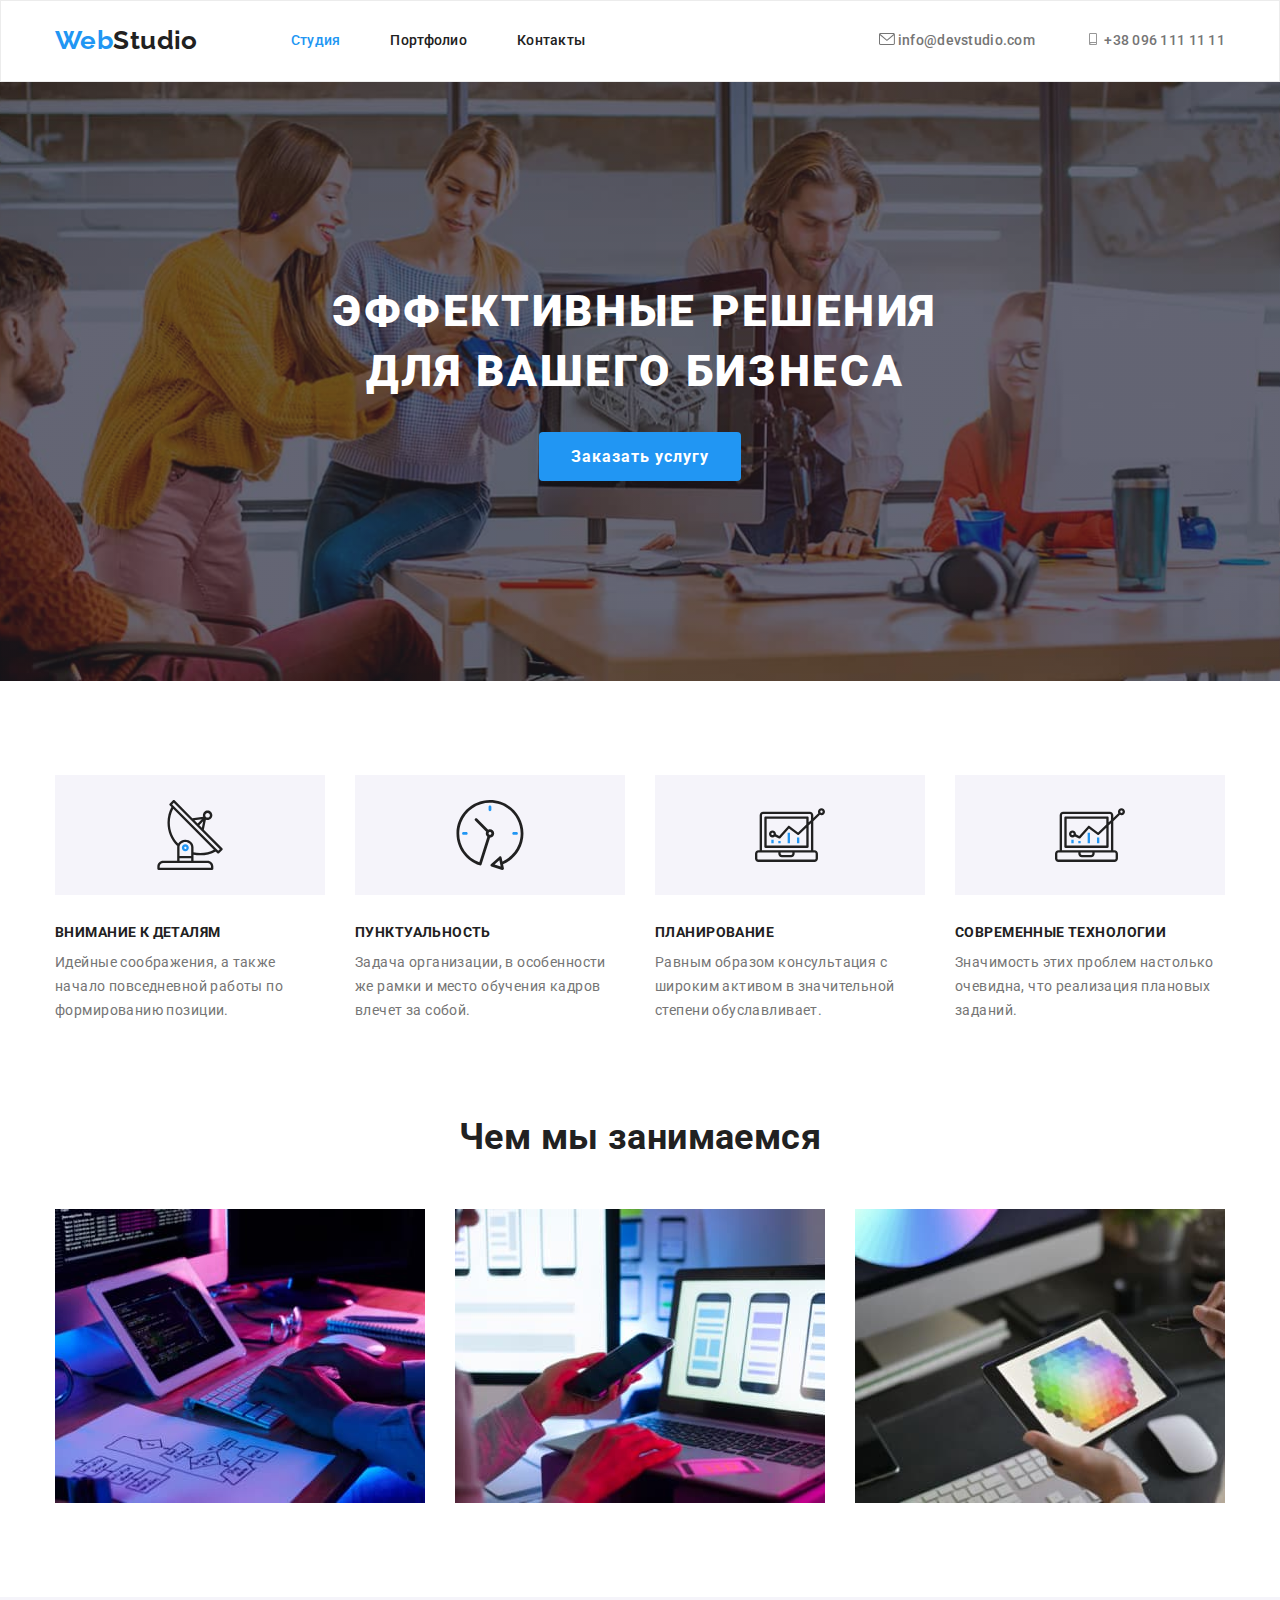
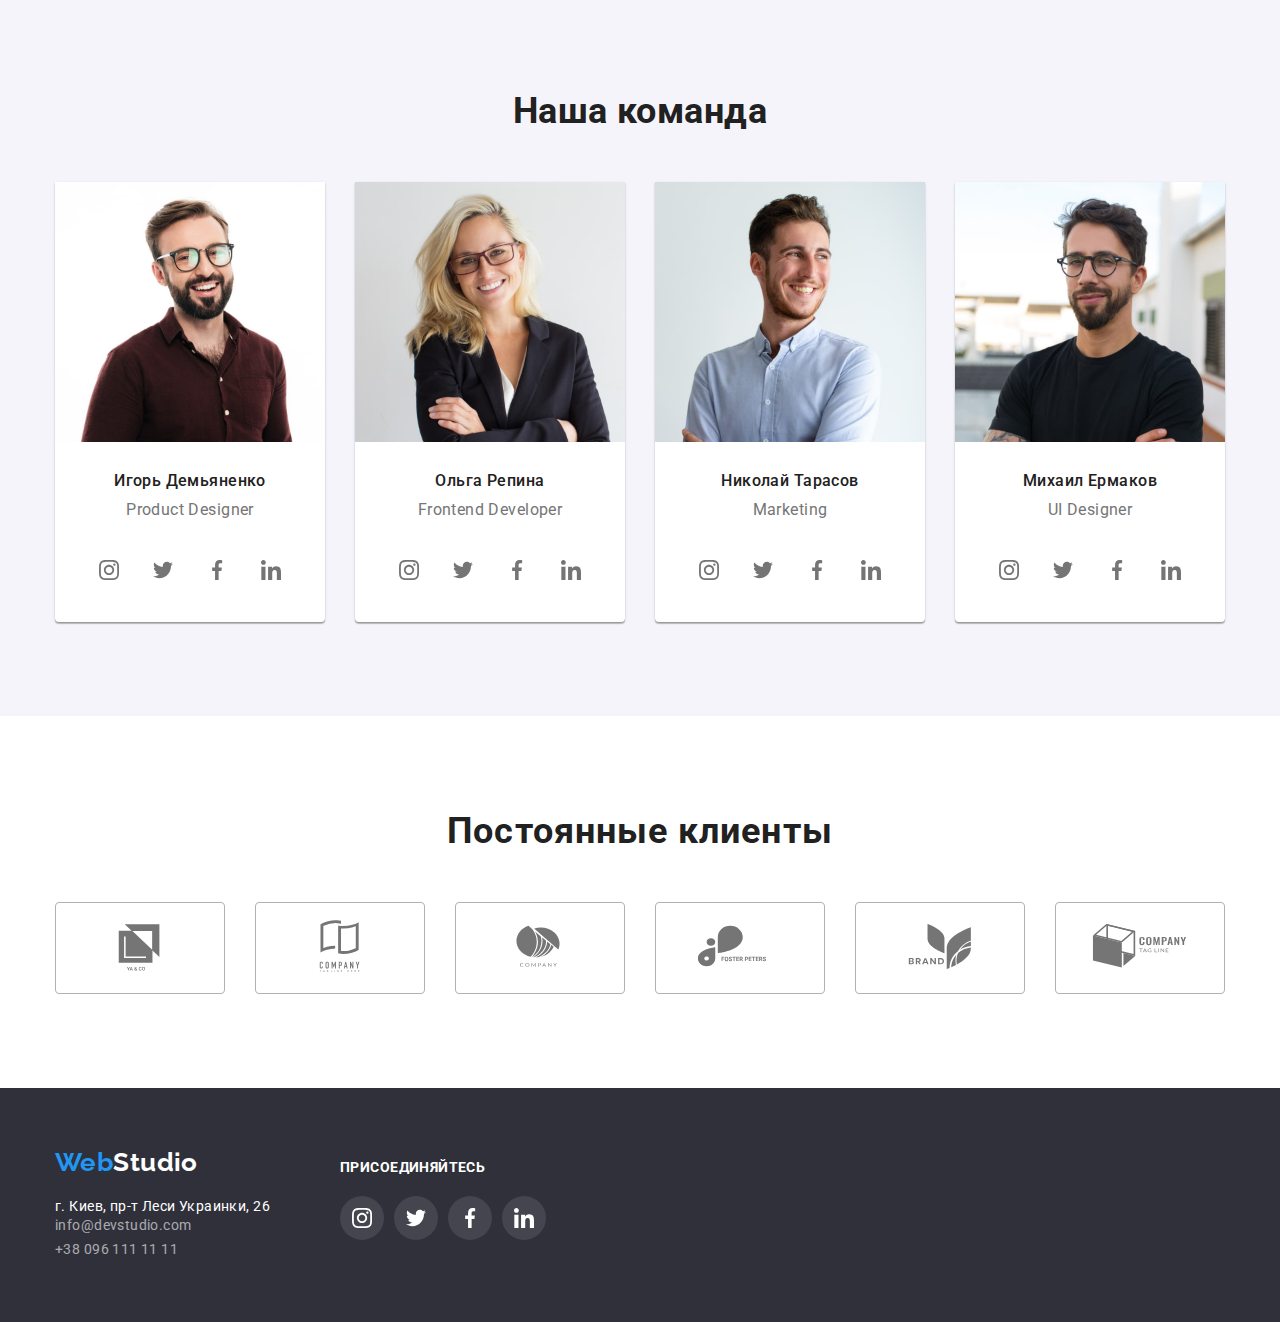
==== commit 659093a0: "footer" ====
--- a/index.html
+++ b/index.html
@@ -386,29 +386,29 @@
 
           <ul class="social-networks list">
             <li class="social-networks-item">
-              <a class="social-link link" href="#"> 
-                <svg class="social-link-icon" width="20" height="20">
+              <a class="social-link-item link" href="#"> 
+                <svg class="social-link-svg" width="20" height="20">
                 <use href="./images/symbol-defs.svg#instagram-1"></use>
                 </svg> 
               </a>
             </li>
             <li class="social-networks-item">
-              <a class="social-link link" href="#">
-              <svg class="social-link-icon" width="20" height="20">
+              <a class="social-link-item link" href="#">
+              <svg class="social-link-svg" width="20" height="20">
                 <use href="./images/symbol-defs.svg#twitter-1"></use>
                 </svg> 
               </a>
             </li>
             <li class="social-networks-item">
-              <a class="social-link" href="#">
-              <svg class="social-link-icon" width="20" height="20">
+              <a class="social-link-item" href="#">
+              <svg class="social-link-svg" width="20" height="20">
                 <use href="./images/symbol-defs.svg#facebook-1"></use>
                 </svg> 
               </a>
             </li>
             <li class="social-networks-item">
-              <a class="social-link" href="#">
-              <svg class="social-link-icon" width="20" height="20">
+              <a class="social-link-item" href="#">
+              <svg class="social-link-svg" width="20" height="20">
                 <use href="./images/symbol-defs.svg#linkedin-1"></use>
                 </svg> 
               </a>
--- a/css/styles.css
+++ b/css/styles.css
@@ -190,6 +190,7 @@
   letter-spacing: 0.02em;
   font-style: normal;
   fill: var(--tittle-text-color);
+
 }
 
 .contact-link:hover {
@@ -402,8 +403,8 @@
 }
 
 .social-networks-item {
-  margin-left: auto;
-  margin-right: auto;
+  /* margin-left: auto;
+  margin-right: auto; */
 }
 
 .social-link {
@@ -516,22 +517,41 @@
 }
 
 .footer-links {
-  font-style: normal;
   font-weight: 700;
   font-size: 14px;
-  line-height: 16px;
-  letter-spacing: 0.03em;
+  line-height: 1.14;
   text-transform: uppercase;
   color: var(--primary-wh-color);
   margin-bottom: 20px;
 }
 
 .social-link-footer {
-  display: block;
-  text-align: center;
-  margin-right: 70px;
+  display:block;
+  /* text-align: center; */
+  /* margin-right: 70px; */
   width: 206px;
-}
+  margin-top: 12px;
+}
+
+.social-link-item {
+  display: flex;
+  border-radius: 50%;
+  background-color: rgba(255, 255, 255, 0.1);
+  padding: 12px 12px;
+}
+
+.social-link-svg {
+  fill: var(--primary-wh-color);
+}
+
+.social-link-item:hover, 
+.social-link-item:focus {
+  background-color: var(--accent-color);
+}
+
+
+
+
 
 /* ПОРТФОЛИО */
 
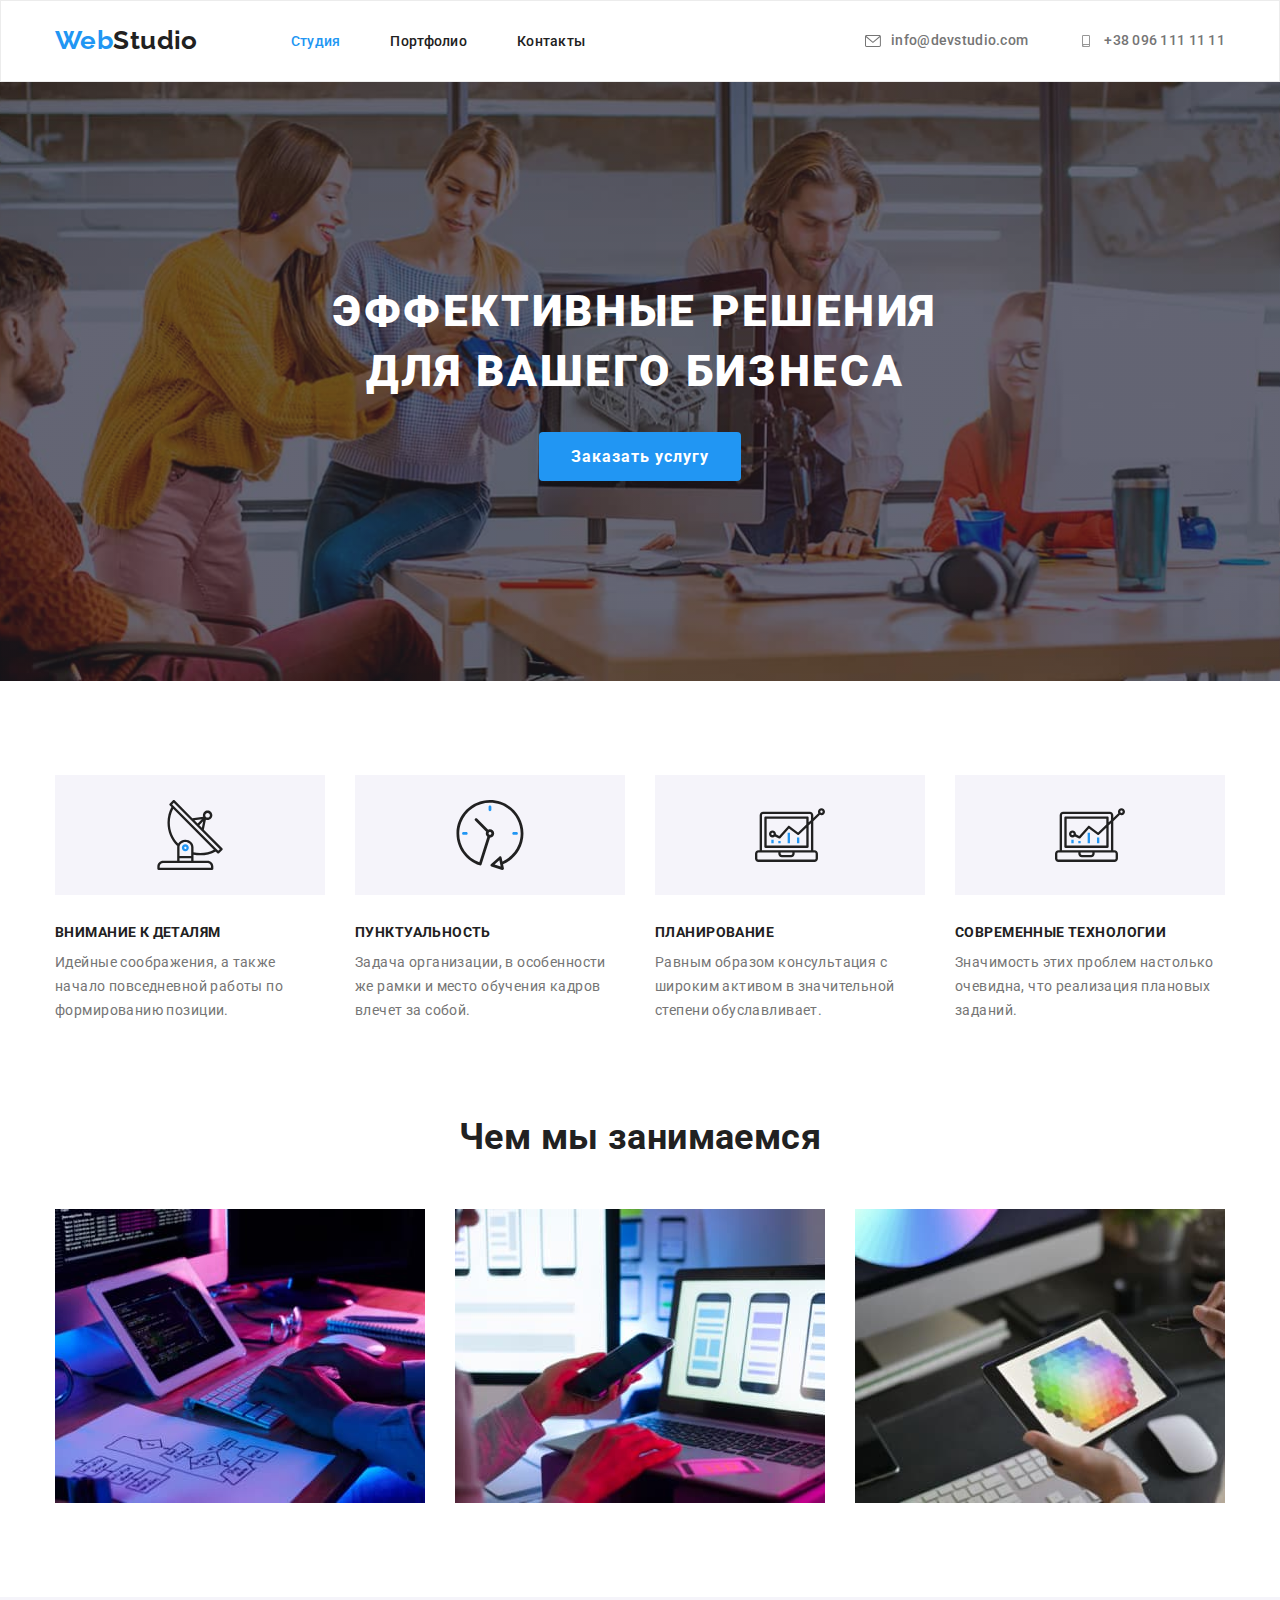
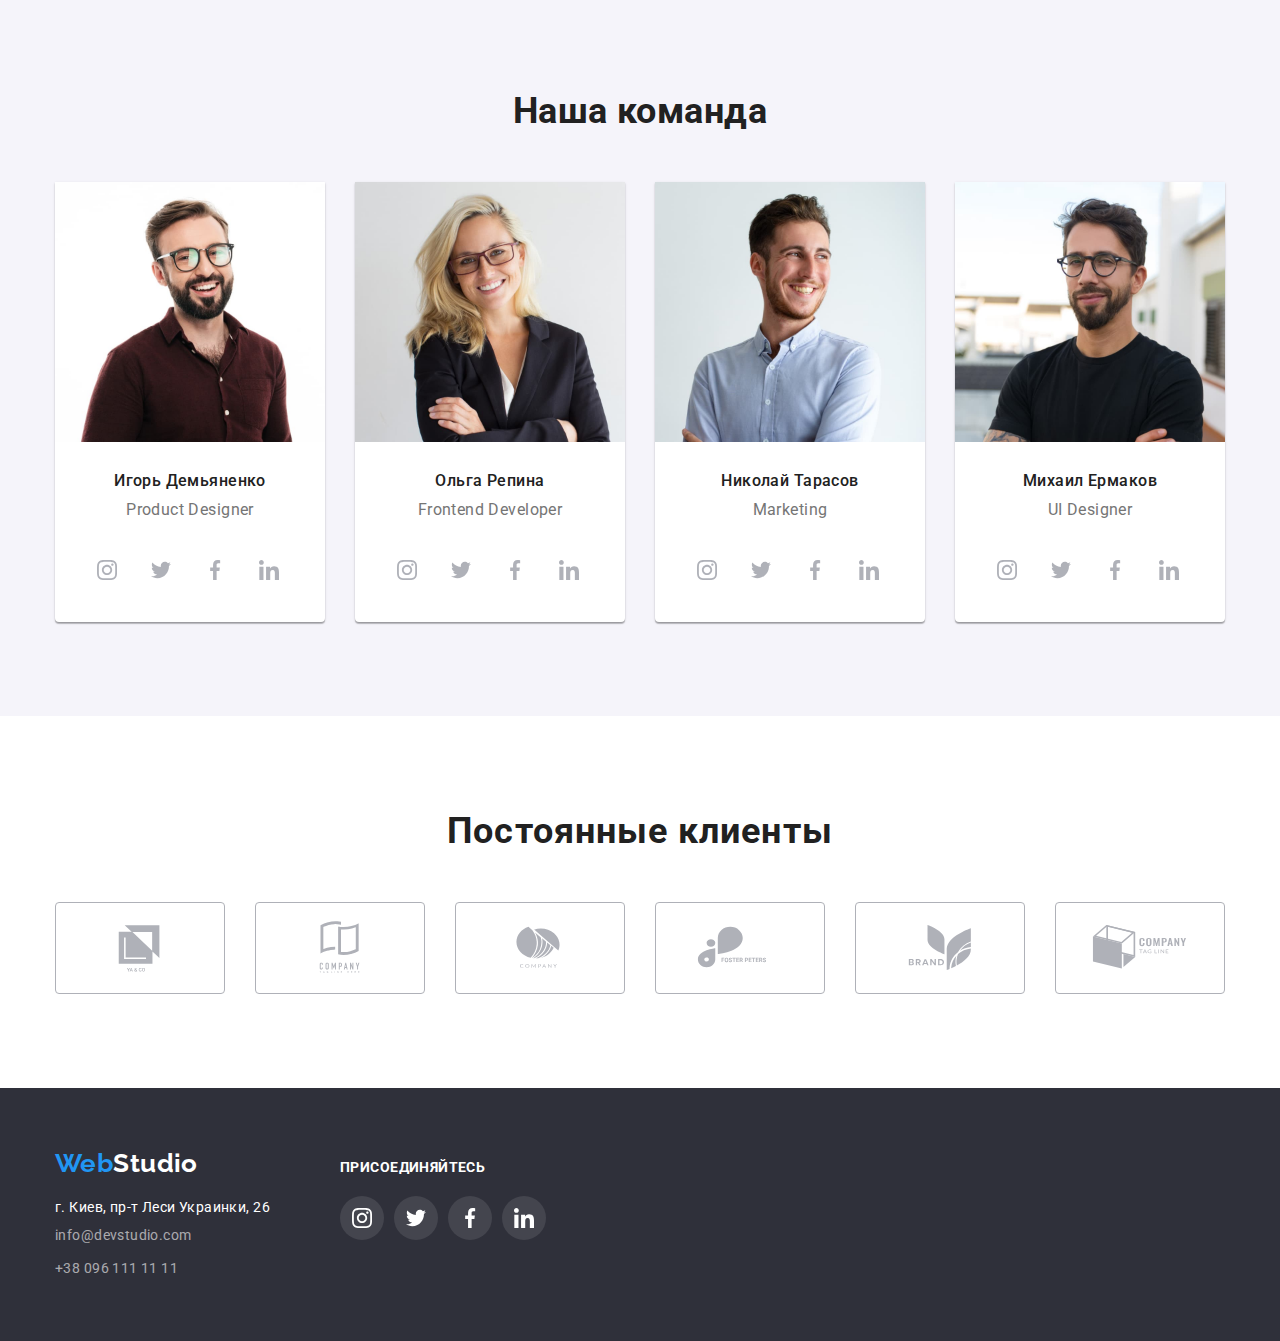
==== commit 21e9a337: "Finish" ====
--- a/index.html
+++ b/index.html
@@ -44,8 +44,9 @@
               <svg class="nav-li-item">
               <use href="images/symbol-defs.svg#smartphone"></use>
               </svg> +38 096 111 11 11</a>
+            </div>
           </li>
-        </div>
+        
         </ul>
       </div>
     </header>
@@ -66,23 +67,36 @@
           <h2 class="visually-hidden">Особенности</h2>
           <ul class="features-icon list">
             <li class="features-icon-item">
+            <div class="features-icon-wrapper">
             <svg width="70" heigth="70">
             <use href="images/symbol-defs.svg#antenna-1"></use>
             </svg>
-            </li>
+          </div>
+            </li>
+
             <li class="features-icon-item">
+              <div class="features-icon-wrapper">
               <svg width="70" heigth="70">
                 <use href="./images/symbol-defs.svg#clock-1"></use>
               </svg>
-            </li>
+            </div>
+            </li>
+
             <li class="features-icon-item">
+              <div class="features-icon-wrapper">
               <svg width="70" heigth="70">
               <use href="./images/symbol-defs.svg#diagram-1"></use>
-             </svg></li>
+             </svg>
+             </div>
+            </li>
+
             <li class="features-icon-item">  
+              <div class="features-icon-wrapper">
               <svg width="70" heigth="70">
               <use href="./images/symbol-defs.svg#diagram-1"></use>
-              </svg></li>
+              </svg>
+            </div>
+            </li>
           </ul>
 
           <ul class="features list">
@@ -366,7 +380,7 @@
         </a>
         <address>
           <ul class="adress-contact list">
-            <li>
+            <li class="adress-contact-li">
               <a
                 class="adress-link link"
                 href="https://goo.gl/maps/piqngm7oDQpEDh6u6"
@@ -374,10 +388,12 @@
                 rel="noopener nofollow noreferrer"
                 >г. Киев, пр-т Леси Украинки, 26</a>
             </li>
-            <li>
+            <li class="adress-contact-li">
               <a class="contact-footer link" href="mailto:info@devstudio.com">info@devstudio.com</a>
             </li>
-            <li><a class="contact-footer link" href="tel:+380961111111">+38 096 111 11 11</a></li>
+            <li class="adress-contact-li">
+              <a class="contact-footer link" href="tel:+380961111111">+38 096 111 11 11</a>
+            </li>
           </ul>
         </address>
       </div>
@@ -396,7 +412,7 @@
               <a class="social-link-item link" href="#">
               <svg class="social-link-svg" width="20" height="20">
                 <use href="./images/symbol-defs.svg#twitter-1"></use>
-                </svg> 
+                </svg>
               </a>
             </li>
             <li class="social-networks-item">
--- a/css/styles.css
+++ b/css/styles.css
@@ -142,7 +142,6 @@
 /* Site nav */
 .nav-link {
   padding: 32px 0;
-  display: block;
   color: var(--primary-text-color);
   font-weight: 500;
   line-height: 1.14;
@@ -159,6 +158,8 @@
 
 .icon-contact {
   display: flex;
+  align-items: center;
+  flex-direction: column;
 }
 
 .header-icon {
@@ -181,7 +182,8 @@
 }
 
 .contact-link {
-  display: block;
+  display: flex;
+  align-items: center;
   padding: 32px 0;
   color: var(--tittle-text-color);
   font-weight: 500;
@@ -204,6 +206,7 @@
 .nav-li-item {
   width: 16px;
   height: 12px;
+  margin-right: 10px;
 }
 
 /* main */
@@ -313,7 +316,11 @@
   margin-bottom: 30px;
 }
 
-.features-icon-item {
+.features-icon-item:not(:last-child) {
+  margin-right: 30px;
+}
+
+.features-icon-wrapper {
   display: flex;
   width: 270px;
   height: 120px;
@@ -321,10 +328,6 @@
   align-items: center;
   background-color: #f5f4fa;
   fill: var(--tittle-text-color);
-}
-
-.features-icon-item:not(:last-child) {
-  margin-right: 30px;
 }
 
 /* Чем мы занимаемся */
@@ -397,7 +400,7 @@
 
 .social-networks {
   display: flex;
-  width: 206px;
+  
   margin-left: auto;
   margin-right: auto;
 }
@@ -408,11 +411,14 @@
 }
 
 .social-link {
-  fill: var(--tittle-text-color);
-  padding: 12px 12px;
   display: flex;
   justify-content: center;
   align-items: center;
+  fill: #AFB1B8;
+  width: 44px;
+  height: 44px;
+  border-radius: 50%;
+
 }
 
 .social-link:focus .social-link-icon,
@@ -444,39 +450,40 @@
 }
 
 .clients-list {
-  display: flex;
-
-}
-
-.clients-link {
-  display: flex;
-  align-items: center;
+ display: flex;
+ align-items: center;
+ justify-content: center;
+
+}
+
+.client-link {
+  display: flex;
   justify-content: center;
+  align-items: center;
+  width: 170px;
+  height: 92px;  
   border: 1px solid #afb1b8;
   border-radius: 4px;
-  width: 170px;
-  height: 92px;  
-}
+}
+
 
 .clients-link:not(:last-child) {
   margin-right: 30px;
 }
 
-.client-link:focus .client-link-icon,
-.client-link:hover .client-link-icon {
-  fill: var(--primary-wh-color);
-}
-
 .client-logo {
-  fill: var(--tittle-text-color)
-}
-
-.client-link:hover,
-.clietn-link:focus {
-  background-color: var(--accent-color);
-  /* border-radius: 50%; */
-}
-
+  fill: #AFB1B8;
+}
+
+
+
+.client-link:hover {
+  border: 1px solid var(--accent-color);
+  }
+
+.client-logo:hover {
+  fill: #2196f3;
+}
 
 /* Footer */
 
@@ -514,6 +521,7 @@
 
 .footer-flex {
   display: flex;
+  align-items: baseline;
 }
 
 .footer-links {
@@ -526,18 +534,18 @@
 }
 
 .social-link-footer {
-  display:block;
-  /* text-align: center; */
-  /* margin-right: 70px; */
-  width: 206px;
   margin-top: 12px;
 }
 
 .social-link-item {
   display: flex;
+  align-items: center;
+  justify-content: center;
+  background-color: rgba(255, 255, 255, 0.1);
+  width: 44px;
+  height: 44px;
   border-radius: 50%;
-  background-color: rgba(255, 255, 255, 0.1);
-  padding: 12px 12px;
+
 }
 
 .social-link-svg {
@@ -583,6 +591,7 @@
 }
 
 /* Cards */
+
 .card-title {
   font-weight: 700;
   font-size: 18px;
@@ -604,6 +613,10 @@
   margin-bottom: 30px;
 }
 
+.card-list > li:hover {
+  box-shadow: 0px 1px 1px rgba(0, 0, 0, 0.12), 0px 4px 4px rgba(0, 0, 0, 0.06), 1px 4px 6px rgba(0, 0, 0, 0.16);
+} 
+
 .card-list {
   display: flex;
   justify-content: space-between;
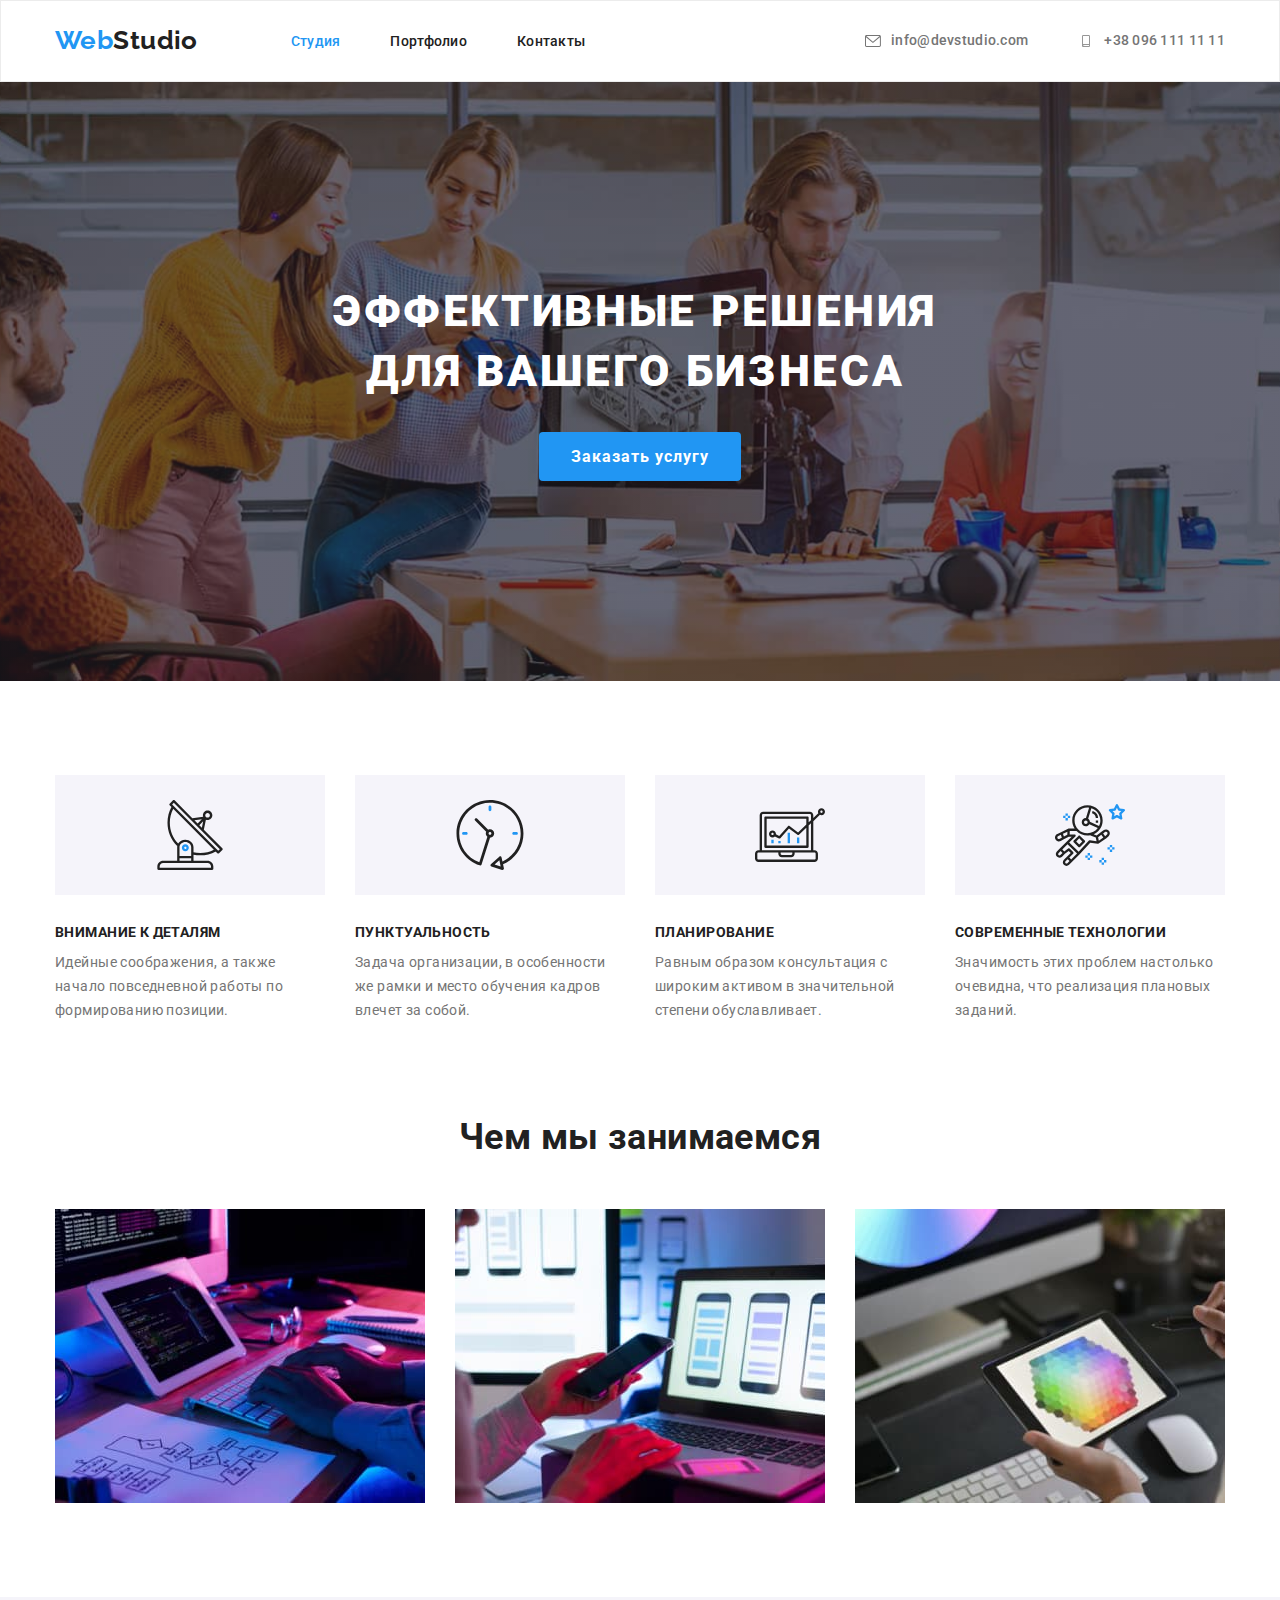
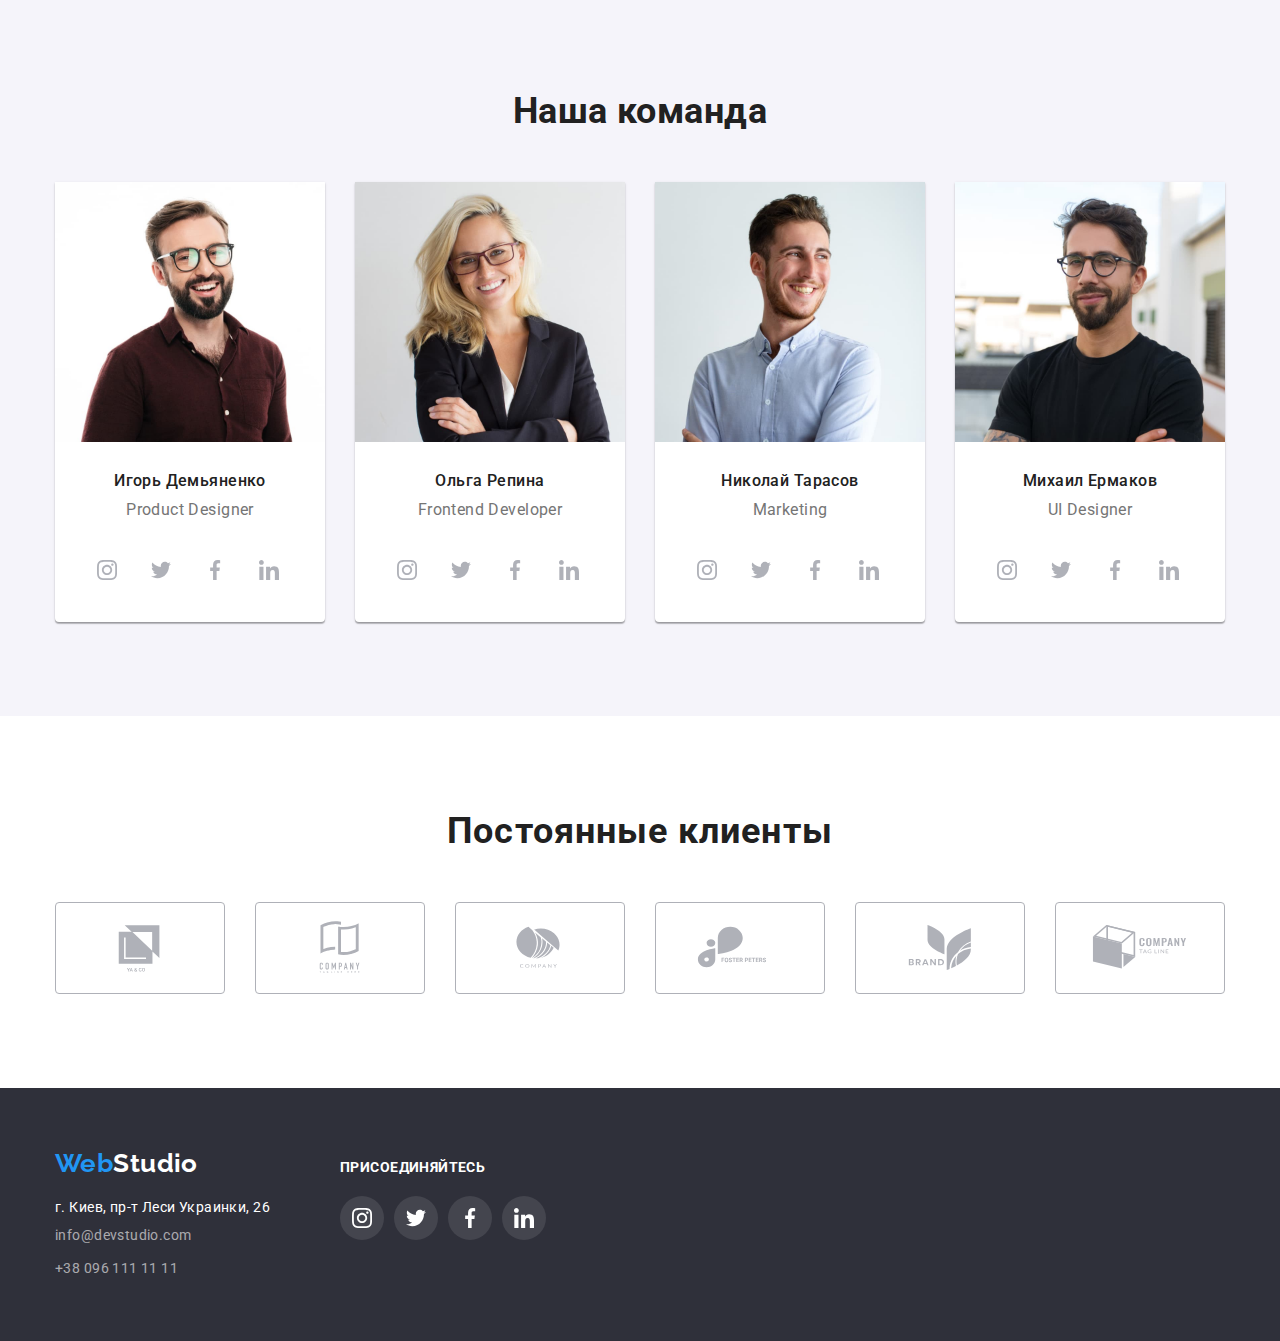
==== commit 8acd88f4: "astronavt" ====
--- a/index.html
+++ b/index.html
@@ -93,7 +93,7 @@
             <li class="features-icon-item">  
               <div class="features-icon-wrapper">
               <svg width="70" heigth="70">
-              <use href="./images/symbol-defs.svg#diagram-1"></use>
+              <use href="./images/symbol-defs.svg#astronaut-1"></use>
               </svg>
             </div>
             </li>
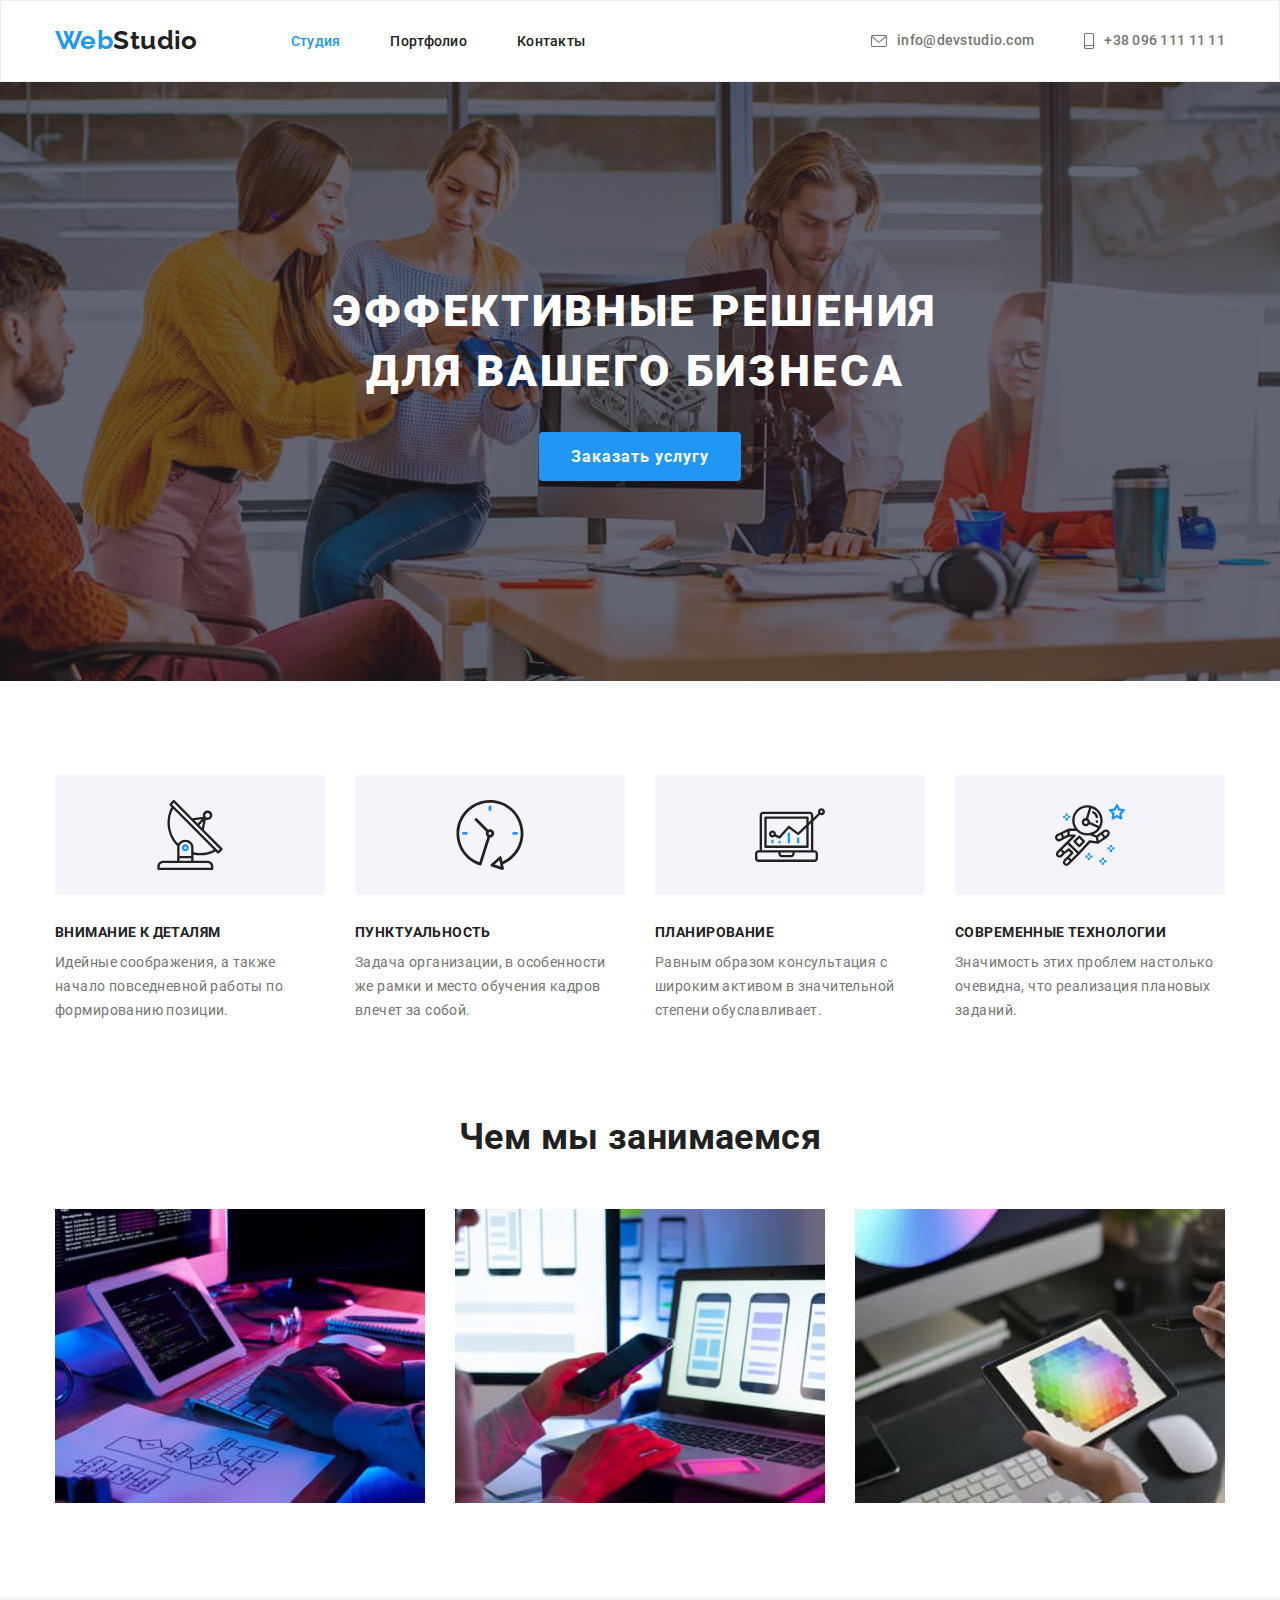
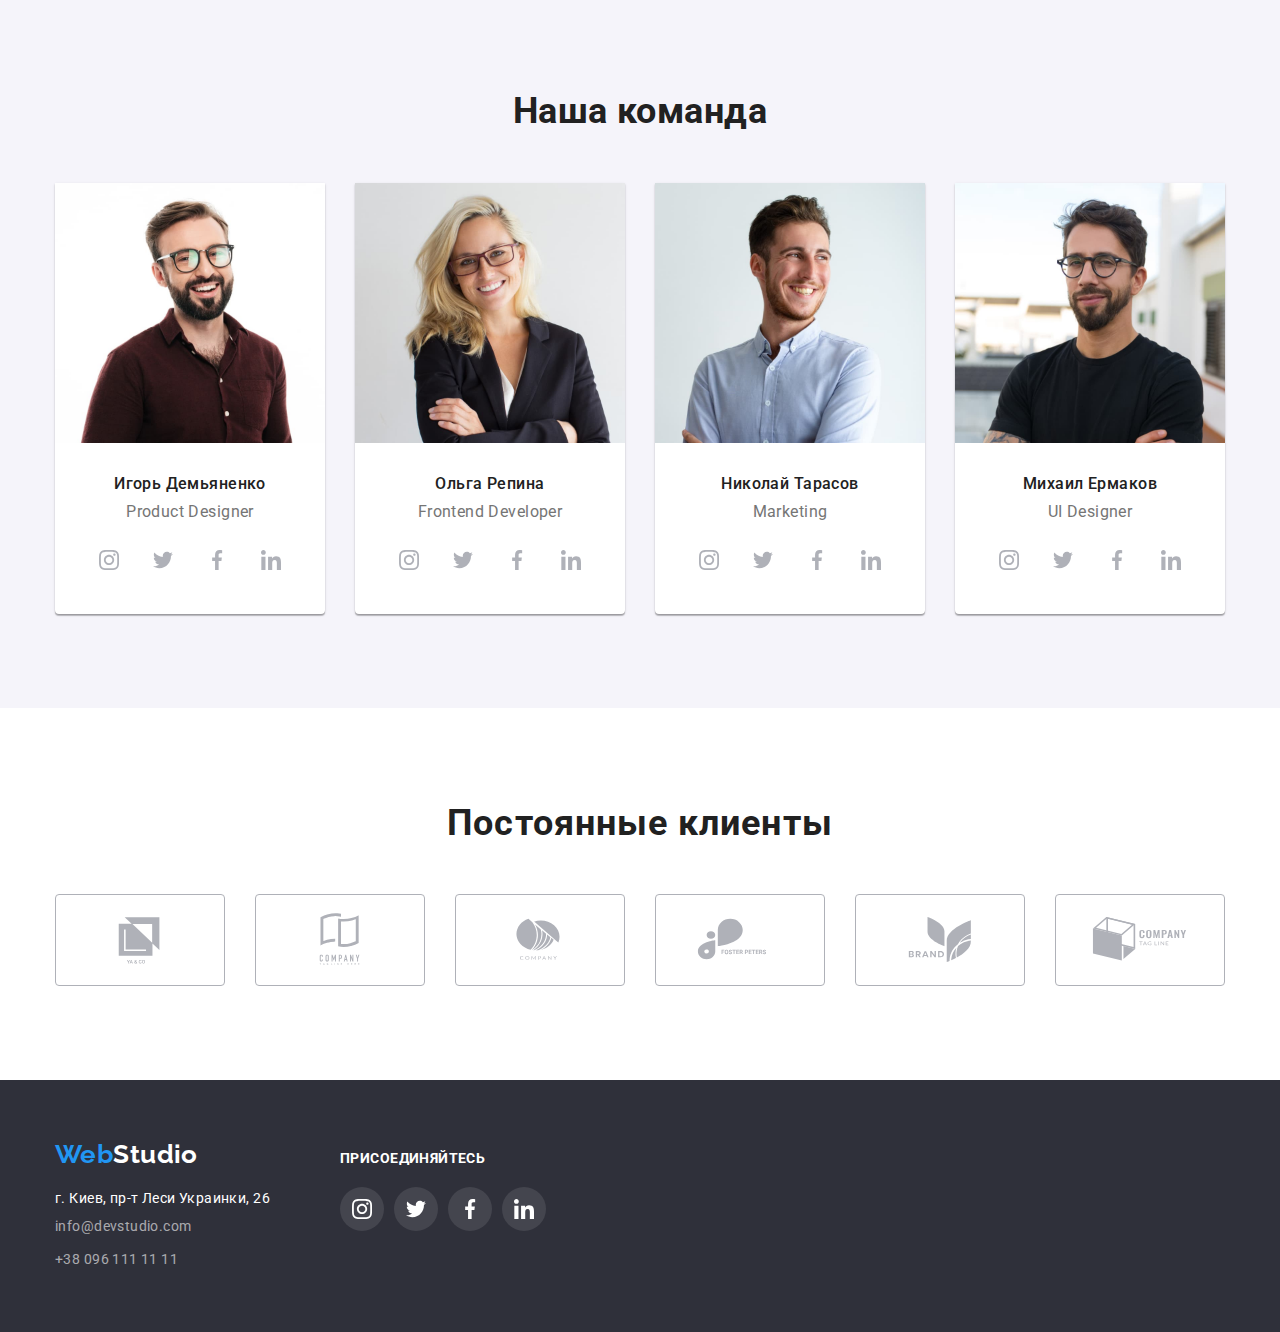
==== commit aa80ed42: "Finish" ====
--- a/index.html
+++ b/index.html
@@ -31,20 +31,20 @@
 
         <ul class="contact list">
           <li class="nav-li">
-            <div class="icon-contact">
+           
             <a class="contact-link link" href="mailto:info@devstudio.com"> 
-              <svg class="nav-li-item">
+              <svg class="nav-li-item" width="16" height="12">
               <use href="images/symbol-defs.svg#envelope"></use>
               </svg> info@devstudio.com</a>
-          </div>
+         
           </li>
           <li class="nav-li">
-            <div class="icon-contact">
+          
             <a class="contact-link link" href="tel:+380961111111"> 
-              <svg class="nav-li-item">
+              <svg class="nav-li-item" width="10" height="16">
               <use href="images/symbol-defs.svg#smartphone"></use>
               </svg> +38 096 111 11 11</a>
-            </div>
+           
           </li>
         
         </ul>
@@ -65,44 +65,15 @@
       <section class="section">
         <div class="container">
           <h2 class="visually-hidden">Особенности</h2>
-          <ul class="features-icon list">
-            <li class="features-icon-item">
-            <div class="features-icon-wrapper">
-            <svg width="70" heigth="70">
-            <use href="images/symbol-defs.svg#antenna-1"></use>
-            </svg>
-          </div>
-            </li>
-
-            <li class="features-icon-item">
-              <div class="features-icon-wrapper">
-              <svg width="70" heigth="70">
-                <use href="./images/symbol-defs.svg#clock-1"></use>
-              </svg>
-            </div>
-            </li>
-
-            <li class="features-icon-item">
-              <div class="features-icon-wrapper">
-              <svg width="70" heigth="70">
-              <use href="./images/symbol-defs.svg#diagram-1"></use>
-             </svg>
-             </div>
-            </li>
-
-            <li class="features-icon-item">  
-              <div class="features-icon-wrapper">
-              <svg width="70" heigth="70">
-              <use href="./images/symbol-defs.svg#astronaut-1"></use>
-              </svg>
-            </div>
-            </li>
-          </ul>
 
           <ul class="features list">
           
             <li class="fetures-item">
-            
+              <div class="features-icon-wrapper">
+                <svg width="70" height="70">
+                <use href="images/symbol-defs.svg#antenna-1"></use>
+                </svg>
+              </div>
               <h3 class="features-title">Внимание к деталям</h3>
               <p class="future-discription">
                 Идейные соображения, а также начало повседневной работы по формированию позиции.
@@ -110,7 +81,11 @@
 
             </li>
             <li class="fetures-item">
-              
+              <div class="features-icon-wrapper">
+                <svg width="70" height="70">
+                  <use href="./images/symbol-defs.svg#clock-1"></use>
+                </svg>
+              </div>
               <h3 class="features-title">Пунктуальность</h3>
               <p class="features-discription">
                 Задача организации, в особенности же рамки и место обучения кадров влечет за собой.
@@ -118,14 +93,22 @@
             </li>
 
             <li class="fetures-item">
-              
+              <div class="features-icon-wrapper">
+                <svg width="70" height="70">
+                <use href="./images/symbol-defs.svg#diagram-1"></use>
+               </svg>
+               </div>
               <h3 class="features-title">Планирование</h3>
               <p class="features-discription">
                 Равным образом консультация с широким активом в значительной степени обуславливает.
               </p>
             </li>
             <li class="fetures-item">
-            
+              <div class="features-icon-wrapper">
+                <svg width="70" height="70">
+                <use href="./images/symbol-defs.svg#astronaut-1"></use>
+                </svg>
+              </div>
               <h3 class="features-title">Современные технологии</h3>
               <p class="features-discription">
                 Значимость этих проблем настолько очевидна, что реализация плановых заданий.
--- a/css/styles.css
+++ b/css/styles.css
@@ -156,12 +156,6 @@
   display: flex;
 }
 
-.icon-contact {
-  display: flex;
-  align-items: center;
-  flex-direction: column;
-}
-
 .header-icon {
   margin-right: 10px;
 }
@@ -191,22 +185,19 @@
   line-height: 1.14;
   letter-spacing: 0.02em;
   font-style: normal;
+}
+
+.contact-link:hover, .contact-link:focus {
+  color: var(--accent-color);
+}
+
+.contact-link:hover .nav-li-item, .contact-link:focus .nav-li-item {
+  fill: var(--accent-color);
+}
+
+.nav-li-item {
+  margin-right: 10px;
   fill: var(--tittle-text-color);
-
-}
-
-.contact-link:hover {
-  color: var(--accent-color);
-}
-
-.contact-link:hover .nav-li-item {
-  fill: var(--accent-color);
-}
-
-.nav-li-item {
-  width: 16px;
-  height: 12px;
-  margin-right: 10px;
 }
 
 /* main */
@@ -316,18 +307,15 @@
   margin-bottom: 30px;
 }
 
-.features-icon-item:not(:last-child) {
-  margin-right: 30px;
-}
 
 .features-icon-wrapper {
   display: flex;
-  width: 270px;
+  justify-content: center;
+  align-items: center;
   height: 120px;
-  justify-content: center;
-  align-items: center;
   background-color: #f5f4fa;
-  fill: var(--tittle-text-color);
+  border-radius: 4px;
+  margin-bottom: 30px;
 }
 
 /* Чем мы занимаемся */
@@ -385,11 +373,11 @@
   line-height: 1.18;
   text-align: center;
   color: var(--tittle-text-color);
-  margin-bottom: 28px;
+  margin-bottom: 16px;
 }
 
 .team-wrapper {
-  padding: 30px;
+  padding: 32px;
 }
 
 .social-icon {
@@ -400,9 +388,6 @@
 
 .social-networks {
   display: flex;
-  
-  margin-left: auto;
-  margin-right: auto;
 }
 
 .social-networks-item {
@@ -418,8 +403,9 @@
   width: 44px;
   height: 44px;
   border-radius: 50%;
-
-}
+}
+
+/* Focus & Hover (при ховере на ссылке - дать иконке белый цвет */
 
 .social-link:focus .social-link-icon,
 .social-link:hover .social-link-icon {
@@ -429,14 +415,14 @@
 .social-link:hover,
 .social-link:focus {
   background-color: var(--accent-color);
-  border-radius: 50%;
+
 }
 
 .social-networks-item:not(:last-child) {
   margin-right: 10px;
 }
 
-/* Постоянные клмиенты */
+/* Постоянные клиенты */
 
 .section-titles-clients {
   text-align: center;
@@ -475,14 +461,12 @@
   fill: #AFB1B8;
 }
 
-
-
-.client-link:hover {
+.client-link:hover, .client-link:focus {
   border: 1px solid var(--accent-color);
   }
-
-.client-logo:hover {
-  fill: #2196f3;
+/* при ховере и фокусе на ссылку классу "клиент лого (иконка)" - дать иконке нужный филл  */
+.client-link:hover .client-logo, .client-link:focus .client-logo  {
+  fill: var(--accent-color);
 }
 
 /* Footer */
@@ -531,10 +515,6 @@
   text-transform: uppercase;
   color: var(--primary-wh-color);
   margin-bottom: 20px;
-}
-
-.social-link-footer {
-  margin-top: 12px;
 }
 
 .social-link-item {
@@ -592,6 +572,14 @@
 
 /* Cards */
 
+.cards-link:hover, .cards-link:focus {
+  box-shadow: 0px 1px 1px rgba(0, 0, 0, 0.12), 0px 4px 4px rgba(0, 0, 0, 0.06), 1px 4px 6px rgba(0, 0, 0, 0.16);
+}
+
+.cards-link {
+  display: block;
+}
+
 .card-title {
   font-weight: 700;
   font-size: 18px;
@@ -613,10 +601,6 @@
   margin-bottom: 30px;
 }
 
-.card-list > li:hover {
-  box-shadow: 0px 1px 1px rgba(0, 0, 0, 0.12), 0px 4px 4px rgba(0, 0, 0, 0.06), 1px 4px 6px rgba(0, 0, 0, 0.16);
-} 
-
 .card-list {
   display: flex;
   justify-content: space-between;
